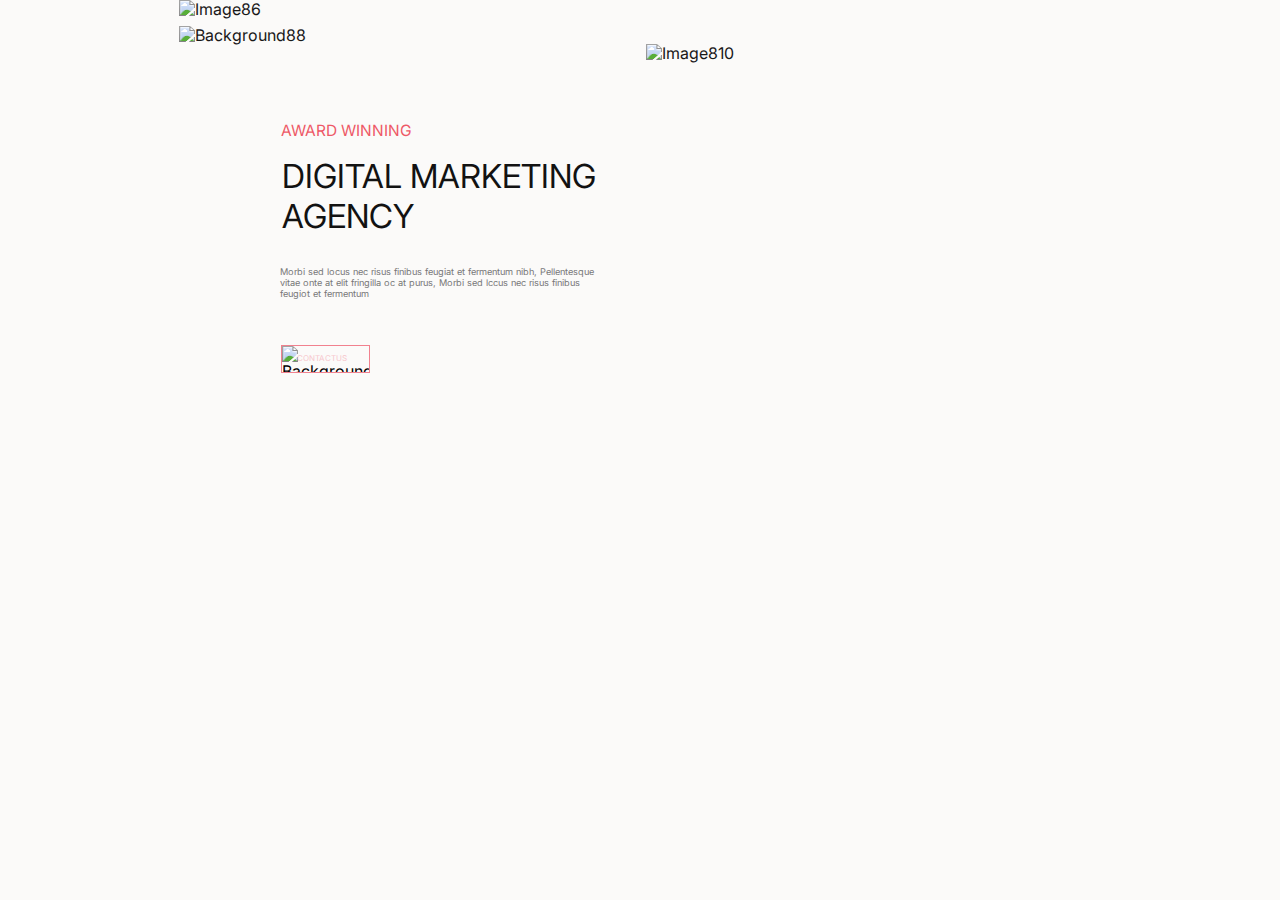
==== index.html @ 5aeeb017 "added first few files" ====
<!DOCTYPE html>
<html lang="english">
  <head>
    <title>Home</title>
    <meta name="viewport" content="width=device-width, initial-scale=1.0" />
    <meta charset="utf-8" />
    <meta property="twitter:card" content="summary_large_image" />

    <style data-tag="reset-style-sheet">
      html {  line-height: 1.15;}body {  margin: 0;}* {  box-sizing: border-box;  border-width: 0;  border-style: solid;}p,li,ul,pre,div,h1,h2,h3,h4,h5,h6,figure,blockquote,figcaption {  margin: 0;  padding: 0;}button {  background-color: transparent;}button,input,optgroup,select,textarea {  font-family: inherit;  font-size: 100%;  line-height: 1.15;  margin: 0;}button,select {  text-transform: none;}button,[type="button"],[type="reset"],[type="submit"] {  -webkit-appearance: button;}button::-moz-focus-inner,[type="button"]::-moz-focus-inner,[type="reset"]::-moz-focus-inner,[type="submit"]::-moz-focus-inner {  border-style: none;  padding: 0;}button:-moz-focus,[type="button"]:-moz-focus,[type="reset"]:-moz-focus,[type="submit"]:-moz-focus {  outline: 1px dotted ButtonText;}a {  color: inherit;  text-decoration: inherit;}input {  padding: 2px 4px;}img {  display: block;}html { scroll-behavior: smooth  }
    </style>
    <style data-tag="default-style-sheet">
      html {
        font-family: Inter;
        font-size: 16px;
      }

      body {
        font-weight: 400;
        font-style:normal;
        text-decoration: none;
        text-transform: none;
        letter-spacing: normal;
        line-height: 1.15;
        color: var(--dl-color-theme-neutral-dark);
        background-color: var(--dl-color-theme-neutral-light);

        fill: var(--dl-color-theme-neutral-dark);
      }
    </style>
    <link
      rel="stylesheet"
      href="https://unpkg.com/animate.css@4.1.1/animate.css"
    />
    <link
      rel="stylesheet"
      href="https://fonts.googleapis.com/css2?family=STIX+Two+Text:ital,wght@0,400;0,500;0,600;0,700;1,400;1,500;1,600;1,700&amp;display=swap"
      data-tag="font"
    />
    <link
      rel="stylesheet"
      href="https://fonts.googleapis.com/css2?family=Noto+Sans:ital,wght@0,100;0,200;0,300;0,400;0,500;0,600;0,700;0,800;0,900;1,100;1,200;1,300;1,400;1,500;1,600;1,700;1,800;1,900&amp;display=swap"
      data-tag="font"
    />
    <link
      rel="stylesheet"
      href="https://fonts.googleapis.com/css2?family=Inter:wght@100;200;300;400;500;600;700;800;900&amp;display=swap"
      data-tag="font"
    />
    <link
      rel="stylesheet"
      href="https://fonts.googleapis.com/css2?family=Inter:wght@100;200;300;400;500;600;700;800;900&amp;display=swap"
      data-tag="font"
    />
    <link
      rel="stylesheet"
      href="https://unpkg.com/@teleporthq/teleport-custom-scripts/dist/style.css"
    />
  </head>
  <body>
    <link rel="stylesheet" href="./style.css" />
    <div>
      <link href="./index.css" rel="stylesheet" />

      <div class="figmadesign-screen-shot20210810at71653p-mpng-container">
        <div
          class="figmadesign-screen-shot20210810at71653p-mpng-figmadesign-screen-shot20210810at71653p-mpng"
        >
          <div class="figmadesign-screen-shot20210810at71653p-mpng-root">
            <img
              alt="Image86"
              src="public/external/image86-qgb-600h.png"
              class="figmadesign-screen-shot20210810at71653p-mpng-image"
            />
            <div class="figmadesign-screen-shot20210810at71653p-mpng-groups">
              <img
                alt="Background88"
                src="public/external/background88-xcbf-1000w.png"
                class="figmadesign-screen-shot20210810at71653p-mpng-background"
              />
              <div class="figmadesign-screen-shot20210810at71653p-mpng-groups1">
                <img
                  alt="Image810"
                  src="public/external/image810-ig1-600w.png"
                  class="figmadesign-screen-shot20210810at71653p-mpng-image1"
                />
              </div>
              <button
                class="figmadesign-screen-shot20210810at71653p-mpng-button"
              >
                <a
                  href="page.html"
                  class="figmadesign-screen-shot20210810at71653p-mpng-navlink"
                >
                  <img
                    alt="Background812"
                    src="public/external/background812-i1te-200h.png"
                    class="figmadesign-screen-shot20210810at71653p-mpng-background1"
                  />
                </a>
                <span class="figmadesign-screen-shot20210810at71653p-mpng-text">
                  <span>CONTACTUS</span>
                </span>
              </button>
              <span class="figmadesign-screen-shot20210810at71653p-mpng-text02">
                <span>
                  Morbi sed locus nec risus finibus feugiat et fermentum nibh,
                  Pellentesque
                </span>
                <br />
                <span>
                  vitae onte at elit fringilla oc at purus, Morbi sed lccus nec
                  risus finibus
                </span>
                <br />
                <span>feugiot et fermentum</span>
              </span>
              <span class="figmadesign-screen-shot20210810at71653p-mpng-text08">
                <span>DIGITAL MARKETING</span>
                <br />
                <span>AGENCY</span>
              </span>
              <span class="figmadesign-screen-shot20210810at71653p-mpng-text12">
                <span>AWARD WINNING</span>
              </span>
            </div>
          </div>
        </div>
      </div>
    </div>
  </body>
</html>
---- style.css ----
:root {
  --dl-size-size-large: 144px;
  --dl-size-size-small: 48px;
  --dl-size-size-medium: 96px;
  --dl-size-size-xlarge: 192px;
  --dl-size-size-xsmall: 16px;
  --dl-space-space-unit: 16px;
  --dl-size-size-xxlarge: 288px;
  --dl-size-size-maxwidth: 1400px;
  --dl-color-theme-accent1: #FFFFFF;
  --dl-color-theme-accent2: #F5D1B0;
  --dl-radius-radius-round: 50%;
  --dl-color-theme-primary1: #BF4408;
  --dl-color-theme-primary2: #E65103;
  --dl-space-space-halfunit: 8px;
  --dl-space-space-sixunits: 96px;
  --dl-space-space-twounits: 32px;
  --dl-radius-radius-radius2: 2px;
  --dl-radius-radius-radius4: 4px;
  --dl-radius-radius-radius8: 8px;
  --dl-space-space-fiveunits: 80px;
  --dl-space-space-fourunits: 64px;
  --dl-color-theme-secondary1: #FFFFFF;
  --dl-color-theme-secondary2: #FBF1EB;
  --dl-space-space-threeunits: 48px;
  --dl-color-theme-neutral-dark: #191818;
  --dl-radius-radius-cardradius: 8px;
  --dl-color-theme-neutral-light: #FBFAF9;
  --dl-radius-radius-imageradius: 8px;
  --dl-radius-radius-inputradius: 24px;
  --dl-radius-radius-buttonradius: 24px;
  --dl-space-space-oneandhalfunits: 24px;
}
.button {
  color: var(--dl-color-theme-neutral-dark);
  display: inline-block;
  padding: 0.5rem 1rem;
  border-color: var(--dl-color-theme-neutral-dark);
  border-width: 1px;
  border-radius: 4px;
  background-color: var(--dl-color-theme-neutral-light);
}
.input {
  color: var(--dl-color-theme-neutral-dark);
  cursor: auto;
  padding: 0.5rem 1rem;
  border-color: var(--dl-color-theme-neutral-dark);
  border-width: 1px;
  border-radius: 4px;
  background-color: var(--dl-color-theme-neutral-light);
}
.textarea {
  color: var(--dl-color-theme-neutral-dark);
  cursor: auto;
  padding: 0.5rem;
  border-color: var(--dl-color-theme-neutral-dark);
  border-width: 1px;
  border-radius: 4px;
  background-color: var(--dl-color-theme-neutral-light);
}
.list {
  width: 100%;
  margin: 1em 0px 1em 0px;
  display: block;
  padding: 0px 0px 0px 1.5rem;
  list-style-type: none;
  list-style-position: outside;
}
.list-item {
  display: list-item;
}
.teleport-show {
  display: flex !important;
  transform: none !important;
}
.thq-input {
  color: var(--dl-color-theme-neutral-dark);
  cursor: auto;
  outline: none;
  padding: 0.5rem 1rem;
  align-self: stretch;
  text-align: center;
  border-color: var(--dl-color-theme-neutral-dark);
  border-width: 1px;
  border-radius: var(--dl-radius-radius-inputradius);
  background-color: var(--dl-color-theme-neutral-light);
}
.thq-input:focus {
  outline: 1px solid var(--dl-color-theme-primary1);
}
.thq-button-filled {
  gap: var(--dl-space-space-halfunit);
  fill: var(--dl-color-theme-secondary1);
  color: var(--dl-color-theme-secondary1);
  cursor: pointer;
  display: flex;
  transition: 0.3s;
  align-items: center;
  font-weight: bold;
  padding-top: var(--dl-space-space-halfunit);
  white-space: nowrap;
  border-color: var(--dl-color-theme-primary1);
  border-width: 1px;
  padding-left: var(--dl-space-space-oneandhalfunits);
  border-radius: var(--dl-radius-radius-buttonradius);
  padding-right: var(--dl-space-space-oneandhalfunits);
  padding-bottom: var(--dl-space-space-halfunit);
  justify-content: center;
  background-color: var(--dl-color-theme-primary1);
}
.thq-button-filled:hover {
  fill: var(--dl-color-theme-secondary2);
  color: var(--dl-color-theme-secondary2);
  border-color: var(--dl-color-theme-primary2);
  background-color: var(--dl-color-theme-primary2);
}
.thq-button-outline {
  gap: var(--dl-space-space-halfunit);
  fill: var(--dl-color-theme-primary1);
  color: var(--dl-color-theme-primary1);
  border: 1px solid;
  cursor: pointer;
  display: flex;
  transition: 0.3s;
  align-items: center;
  font-weight: bold;
  padding-top: var(--dl-space-space-halfunit);
  white-space: nowrap;
  border-color: var(--dl-color-theme-primary1);
  padding-left: var(--dl-space-space-oneandhalfunits);
  border-radius: var(--dl-radius-radius-buttonradius);
  padding-right: var(--dl-space-space-oneandhalfunits);
  padding-bottom: var(--dl-space-space-halfunit);
  justify-content: center;
}
.thq-button-outline:hover {
  fill: var(--dl-color-theme-secondary2);
  color: var(--dl-color-theme-secondary2);
  border-color: var(--dl-color-theme-primary2);
  background-color: var(--dl-color-theme-primary2);
}
.thq-button-flat {
  gap: var(--dl-space-space-halfunit);
  fill: var(--dl-color-theme-primary1);
  color: var(--dl-color-theme-primary1);
  cursor: pointer;
  display: flex;
  transition: 0.3s;
  align-items: center;
  font-weight: bold;
  padding-top: var(--dl-space-space-halfunit);
  white-space: nowrap;
  border-color: transparent;
  border-width: 1px;
  padding-left: var(--dl-space-space-oneandhalfunits);
  border-radius: var(--dl-radius-radius-buttonradius);
  padding-right: var(--dl-space-space-oneandhalfunits);
  padding-bottom: var(--dl-space-space-halfunit);
  justify-content: center;
}
.thq-button-flat:hover {
  fill: var(--dl-color-theme-secondary1);
  color: var(--dl-color-theme-secondary1);
  border-color: var(--dl-color-theme-primary2);
  background-color: var(--dl-color-theme-primary2);
}
.thq-heading-1 {
  font-size: 48px;
  font-family: STIX Two Text;
  font-weight: 700;
  line-height: 1.5;
}
.thq-heading-2 {
  font-size: 35px;
  font-family: STIX Two Text;
  font-weight: 600;
  line-height: 1.5;
}
.thq-heading-3 {
  font-size: 26px;
  font-family: STIX Two Text;
  font-weight: 600;
  line-height: 1.5;
}
.thq-body-large {
  font-size: 18px;
  font-family: Noto Sans;
  line-height: 1.5;
}
.thq-body-small {
  font-size: 16px;
  font-family: Noto Sans;
  line-height: 1.5;
}
.thq-team-image-round {
  width: 80px;
  height: 80px;
  object-fit: cover;
  border-radius: 50%;
}
.thq-section-padding {
  width: 100%;
  display: flex;
  padding: var(--dl-space-space-fiveunits);
  position: relative;
  align-items: center;
  flex-direction: column;
}
.thq-section-max-width {
  width: 100%;
  max-width: var(--dl-size-size-maxwidth);
}
.thq-img-ratio-1-1 {
  width: 100%;
  object-fit: cover;
  aspect-ratio: 1/1;
  border-radius: var(--dl-radius-radius-imageradius);
}
.thq-img-ratio-16-9 {
  width: 100%;
  object-fit: cover;
  aspect-ratio: 16/9;
  border-radius: var(--dl-radius-radius-imageradius);
}
.thq-img-ratio-4-3 {
  width: 100%;
  object-fit: cover;
  aspect-ratio: 4/3;
  border-radius: var(--dl-radius-radius-imageradius);
}
.thq-img-ratio-4-6 {
  width: 100%;
  object-fit: cover;
  aspect-ratio: 4/6;
  border-radius: var(--dl-radius-radius-imageradius);
}
.thq-img-round {
  width: 100%;
  border-radius: var(--dl-radius-radius-round);
}
.thq-flex-column {
  gap: var(--dl-space-space-twounits);
  display: flex;
  overflow: hidden;
  position: relative;
  align-items: center;
  flex-direction: column;
}
.thq-flex-row {
  gap: var(--dl-space-space-twounits);
  display: flex;
  overflow: hidden;
  position: relative;
  align-items: center;
}
.thq-grid-6 {
  display: grid;
  grid-gap: var(--dl-space-space-twounits);
  grid-template-columns: 1fr 1fr 1fr 1fr 1fr 1fr;
}
.thq-grid-5 {
  display: grid;
  grid-gap: var(--dl-space-space-twounits);
  grid-template-columns: 1fr 1fr 1fr 1fr 1fr;
}
.thq-card {
  gap: var(--dl-space-space-oneandhalfunits);
  display: flex;
  padding: var(--dl-space-space-twounits);
  align-items: stretch;
  border-radius: var(--dl-radius-radius-cardradius);
  flex-direction: column;
}
.thq-box-shadow {
  box-shadow: 0px 0px 5px -2px var(--dl-color-theme-neutral-dark);
}
.thq-grid-3 {
  display: grid;
  grid-gap: var(--dl-space-space-twounits);
  grid-template-columns: 1fr 1fr 1fr;
}
.thq-grid-4 {
  display: grid;
  grid-gap: var(--dl-space-space-twounits);
  grid-template-columns: 1fr 1fr 1fr 1fr;
}
.thq-grid-2 {
  width: 100%;
  display: grid;
  grid-gap: var(--dl-space-space-twounits);
  grid-template-columns: 1fr 1fr;
}
.thq-checkbox {
  width: var(--dl-size-size-xsmall);
  height: var(--dl-size-size-xsmall);
}
.thq-select {
  cursor: pointer;
  appearance: none;
  padding-top: var(--dl-space-space-halfunit);
  padding-left: var(--dl-space-space-unit);
  border-radius: var(--dl-radius-radius-inputradius);
  padding-right: var(--dl-space-space-twounits);
  padding-bottom: var(--dl-space-space-halfunit);
  background-color: var(--dl-color-theme-neutral-light);
  background-image: url('data:image/svg+xml;charset=US-ASCII,%3Csvg width%3D%2220%22 height%3D%2220%22 xmlns%3D%22http%3A//www.w3.org/2000/svg%22 viewBox%3D%220 0 20 20%22 fill%3D%22%23000%22%3E%3Cpath d%3D%22M4.293 7.293a1 1 0 011.414 0L10 11.586l4.293-4.293a1 1 0 111.414 1.414l-5 5a1 1 0 01-1.414 0l-5-5a1 1 0 010-1.414z%22/%3E%3C/svg%3E');
  background-repeat: no-repeat;
  background-position: right 8px center;
}
.thq-divider-horizontal {
  width: 100%;
  height: 1px;
  background-color: var(--dl-color-theme-neutral-dark);
}
.thq-icon-small {
  width: 24px;
  height: 24px;
}
.thq-button-icon {
  fill: var(--dl-color-theme-secondary1);
  padding: 3px;
  transition: 0.3s;
  border-radius: var(--dl-radius-radius-round);
}
.thq-button-icon:hover {
  fill: var(--dl-color-theme-secondary2);
}
.thq-icon-medium {
  width: var(--dl-size-size-small);
  height: var(--dl-size-size-small);
}
.thq-icon-x-small {
  width: var(--dl-size-size-xsmall);
  height: var(--dl-size-size-xsmall);
}
.thq-link {
  cursor: pointer;
  display: inline-block;
  overflow: hidden;
  background: linear-gradient(to right, var(--dl-color-theme-primary1) 50%, var(--dl-color-theme-neutral-dark) 50%);
  transition: background-position 300ms ease;
  font-weight: 600;
  background-clip: text;
  background-size: 200% 100%;
  background-position: 100%;
  -webkit-text-fill-color: transparent;
}
.thq-link:hover {
  background-position: 0 100%;
}
.thq-grid-auto-300 {
  display: grid;
  grid-gap: var(--dl-space-space-oneandhalfunits);
  grid-template-columns: repeat(auto-fit, minmax(300px, 1fr));
}
.thq-animated-group-vertical-reverse {
  gap: var(--dl-space-space-unit);
  width: 100%;
  display: flex;
  animation: scroll-y 20s linear infinite;
  align-items: flex-start;
  flex-direction: column;
  justify-content: space-around;
  animation-direction: reverse;
}
.thq-animated-group-horizontal-reverse {
  gap: var(--dl-space-space-unit);
  display: flex;
  animation: scroll-x 20s linear infinite;
  min-width: 100%;
  align-items: center;
  flex-shrink: 0;
  justify-content: space-around;
  animation-direction: reverse;
}
.thq-animated-group-vertical {
  gap: var(--dl-space-space-unit);
  width: 100%;
  display: flex;
  animation: scroll-y 20s linear infinite;
  align-items: flex-start;
  flex-direction: column;
  justify-content: space-around;
}
.thq-animated-group-horizontal {
  gap: var(--dl-space-space-unit);
  display: flex;
  animation: scroll-x 20s linear infinite;
  min-width: 100%;
  align-items: center;
  flex-shrink: 0;
  justify-content: space-around;
}
.thq-animated-group-container-vertical {
  gap: var(--dl-space-space-unit);
  display: flex;
  overflow: hidden;
  flex-direction: column;
}
.thq-animated-group-container-horizontal {
  gap: var(--dl-space-space-unit);
  display: flex;
  overflow: hidden;
}
.thq-mask-image-vertical {
  mask-image: linear-gradient(to bottom, transparent, black 1%, black 99%, transparent);
}
.thq-mask-image-horizontal {
  mask-image: linear-gradient(to right, transparent, black 1%, black 99%, transparent);
}
.thq-img-scale {
  transition: 0.3s;
}
.thq-img-scale:hover {
  scale: 1.05;
}
.thq-animated-card-bg-1 {
  width: 100%;
  height: 100%;
  transition: transform 0.3s;
  border-radius: var(--dl-radius-radius-cardradius);
  background-color: var(--dl-color-theme-accent1);
}
.thq-animated-card-bg-2 {
  transition: transform 0.3s;
  border-radius: var(--dl-radius-radius-cardradius);
  background-color: var(--dl-color-theme-accent2);
}
.thq-button-animated {
  outline: none;
  z-index: 1;
  overflow: hidden;
  position: relative;
  border-width: 2px;
}
.thq-input::placeholder {
  text-align: center;
  vertical-align: middle;
}
.thq-animated-group-container-vertical:hover div {
  animation-play-state: paused;
}
.thq-animated-group-container-horizontal:hover div {
  animation-play-state: paused;
}
.thq-animated-card-bg-2:has([data-animated="true"]:hover) {
  transform: translate3d(0px, 0px, 0px) scale3d(1, 1, 1) rotateX(0deg) rotateY(0deg) rotateZ(3deg) skew(0deg, 0deg);
}
.thq-animated-card-bg-1:has([data-animated="true"]:hover) {
  transform: translate3d(0px, 0px, 0px) scale3d(1, 1, 1) rotateX(0deg) rotateY(0deg) rotateZ(-6deg) skew(0deg, 0deg);
}
.thq-button-animated:before {
  top: 0;
  left: -20%;
  color: var(--dl-color-theme-neutral-light);
  width: 200%;
  height: 101%;
  content: "";
  z-index: 1;
  position: absolute;
  transform: scaleX(0);
  transition: transform 0.5s;
  border-radius: var(--dl-radius-radius-buttonradius);
  background-color: var(--dl-color-theme-neutral-dark);
  transform-origin: 0 0;
  transition-timing-function: cubic-bezier(0.5, 1.6, 0.4, 0.7);
}
.thq-button-animated:hover::before {
  color: var(--dl-color-theme-neutral-light);
  z-index: -1;
  transform: scaleX(1);
}
.Content {
  font-size: 16px;
  font-family: Inter;
  font-weight: 400;
  line-height: 1.15;
  text-transform: none;
  text-decoration: none;
}
@media(max-width: 991px) {
  .thq-grid-4 {
    grid-template-columns: 1fr 1fr 1fr;
  }
}
@media(max-width: 767px) {
  .thq-section-padding {
    padding: var(--dl-space-space-threeunits);
  }
  .thq-flex-column {
    gap: var(--dl-space-space-oneandhalfunits);
  }
  .thq-flex-row {
    gap: var(--dl-space-space-oneandhalfunits);
  }
  .thq-grid-6 {
    grid-gap: var(--dl-space-space-oneandhalfunits);
    grid-template-columns: 1fr 1fr 1fr;
  }
  .thq-grid-5 {
    grid-gap: var(--dl-space-space-oneandhalfunits);
    grid-template-columns: 1fr 1fr 1fr;
  }
  .thq-card {
    padding: var(--dl-space-space-oneandhalfunits);
  }
  .thq-grid-3 {
    grid-gap: var(--dl-space-space-oneandhalfunits);
    grid-template-columns: 1fr 1fr;
  }
  .thq-grid-4 {
    grid-gap: var(--dl-space-space-oneandhalfunits);
    flex-direction: row;
    grid-template-columns: 1fr 1fr;
  }
  .thq-grid-2 {
    grid-gap: var(--dl-space-space-oneandhalfunits);
    grid-template-columns: 1fr;
  }
  .thq-img-scale {
    width: 100%;
  }
}
@media(max-width: 479px) {
  .thq-section-padding {
    padding: var(--dl-space-space-oneandhalfunits);
  }
  .thq-flex-column {
    gap: var(--dl-space-space-unit);
  }
  .thq-flex-row {
    gap: var(--dl-space-space-unit);
  }
  .thq-grid-6 {
    grid-gap: var(--dl-space-space-unit);
    grid-template-columns: 1fr 1fr;
  }
  .thq-grid-5 {
    grid-gap: var(--dl-space-space-unit);
    grid-template-columns: 1fr 1fr;
  }
  .thq-grid-3 {
    grid-gap: var(--dl-space-space-unit);
    align-items: center;
    grid-template-columns: 1fr;
  }
  .thq-grid-4 {
    grid-gap: var(--dl-space-space-unit);
    align-items: center;
    flex-direction: column;
    grid-template-columns: 1fr;
  }
  .thq-grid-2 {
    grid-gap: var(--dl-space-space-unit);
  }
  .thq-grid-auto-300 {
    grid-template-columns: 1fr;
  }
}
---- index.css ----
.figmadesign-screen-shot20210810at71653p-mpng-container {
  width: 100%;
  display: flex;
  overflow: auto;
  min-height: 100vh;
  align-items: center;
  flex-direction: column;
}
.figmadesign-screen-shot20210810at71653p-mpng-figmadesign-screen-shot20210810at71653p-mpng {
  width: 923px;
  height: 483px;
  display: flex;
  overflow: hidden;
  position: relative;
  align-items: flex-start;
  flex-shrink: 0;
  background-color: rgba(0, 0, 0, 0);
}
.figmadesign-screen-shot20210810at71653p-mpng-root {
  top: 0px;
  left: 0px;
  width: 950px;
  height: 506px;
  display: flex;
  position: absolute;
  align-items: flex-start;
  flex-shrink: 0;
  background-color: rgba(0, 0, 0, 0);
}
.figmadesign-screen-shot20210810at71653p-mpng-image {
  top: 0px;
  left: 0px;
  width: 950px;
  height: 506px;
  position: absolute;
}
.figmadesign-screen-shot20210810at71653p-mpng-groups {
  top: 39px;
  left: 0px;
  width: 950px;
  height: 467px;
  display: flex;
  position: absolute;
  align-items: flex-start;
  flex-shrink: 0;
  background-color: rgba(0, 0, 0, 0);
}
.figmadesign-screen-shot20210810at71653p-mpng-background {
  top: -13px;
  left: 0px;
  width: 976px;
  height: 498px;
  position: absolute;
}
.figmadesign-screen-shot20210810at71653p-mpng-groups1 {
  top: 3px;
  left: 464px;
  width: 486px;
  height: 410px;
  display: flex;
  position: absolute;
  align-items: flex-start;
  flex-shrink: 0;
  background-color: rgba(0, 0, 0, 0);
}
.figmadesign-screen-shot20210810at71653p-mpng-image1 {
  top: 2px;
  left: 3px;
  width: 501px;
  height: 417px;
  position: absolute;
}
.figmadesign-screen-shot20210810at71653p-mpng-button {
  top: 302px;
  left: 99px;
  width: 95px;
  height: 35px;
  display: flex;
  position: absolute;
  align-items: flex-start;
  flex-shrink: 0;
  background-color: rgba(0, 0, 0, 0);
}
.figmadesign-screen-shot20210810at71653p-mpng-navlink {
  display: contents;
}
.figmadesign-screen-shot20210810at71653p-mpng-background1 {
  top: 4px;
  left: 3px;
  width: 89px;
  height: 28px;
  position: absolute;
  border-color: rgba(241, 129, 143, 1);
  border-style: solid;
  border-width: 1px;
  text-decoration: none;
}
.figmadesign-screen-shot20210810at71653p-mpng-text {
  top: 12px;
  left: 19px;
  color: rgba(247, 199, 205, 1);
  width: 57px;
  height: auto;
  position: absolute;
  font-size: 8px;
  font-style: Regular;
  text-align: left;
  font-family: Inter;
  font-weight: 400;
  line-height: normal;
  font-stretch: normal;
  text-decoration: none;
}
.figmadesign-screen-shot20210810at71653p-mpng-text02 {
  top: 227px;
  left: 101px;
  color: rgba(119, 119, 119, 1);
  width: 322px;
  height: auto;
  position: absolute;
  font-size: 9.199999809265137px;
  font-style: Regular;
  text-align: left;
  font-family: Inter;
  font-weight: 400;
  line-height: normal;
  font-stretch: normal;
  text-decoration: none;
}
.figmadesign-screen-shot20210810at71653p-mpng-text08 {
  top: 117px;
  left: 103px;
  color: rgba(18, 18, 18, 1);
  width: 345px;
  height: auto;
  position: absolute;
  font-size: 33px;
  font-style: Regular;
  text-align: left;
  font-family: Inter;
  font-weight: 400;
  line-height: normal;
  font-stretch: normal;
  text-decoration: none;
}
.figmadesign-screen-shot20210810at71653p-mpng-text12 {
  top: 82px;
  left: 102px;
  color: rgba(238, 89, 103, 1);
  width: 145px;
  height: auto;
  position: absolute;
  font-size: 15.5px;
  font-style: Regular;
  text-align: left;
  font-family: Inter;
  font-weight: 400;
  line-height: normal;
  font-stretch: normal;
  text-decoration: none;
}
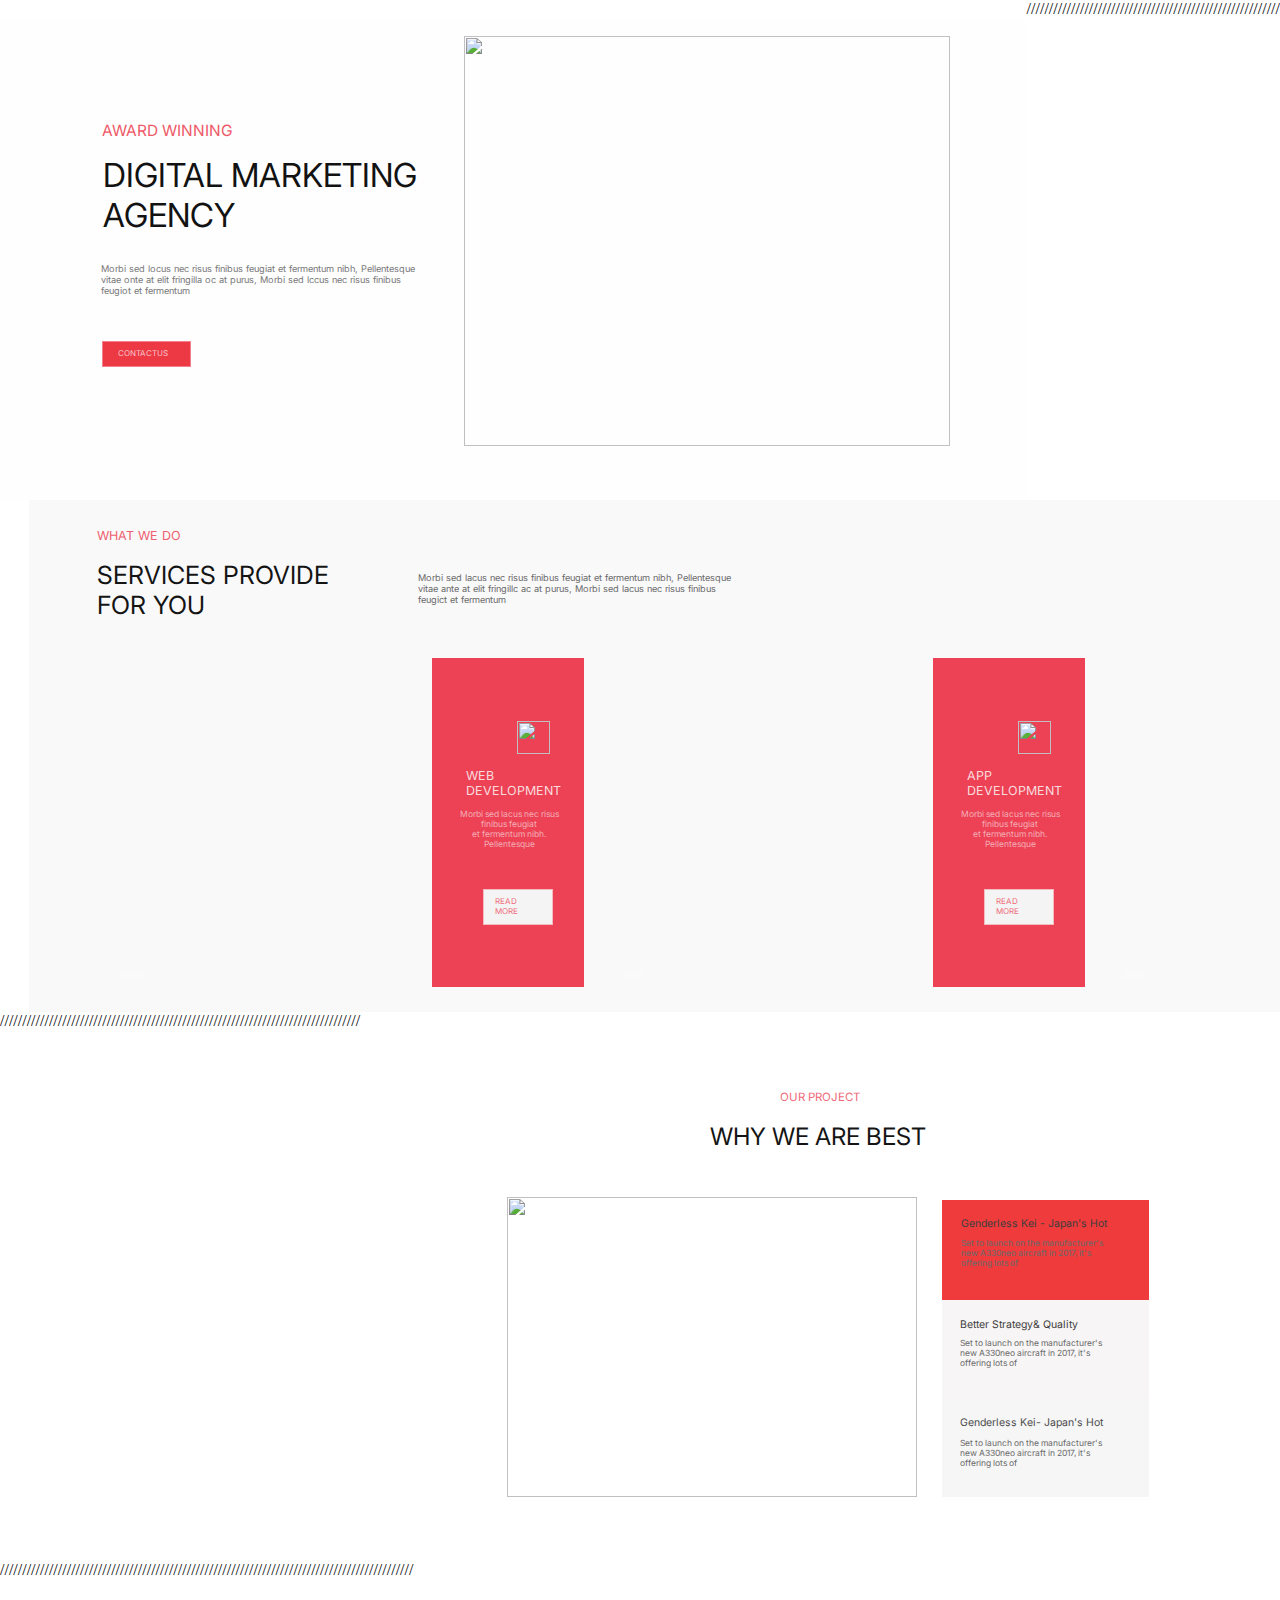
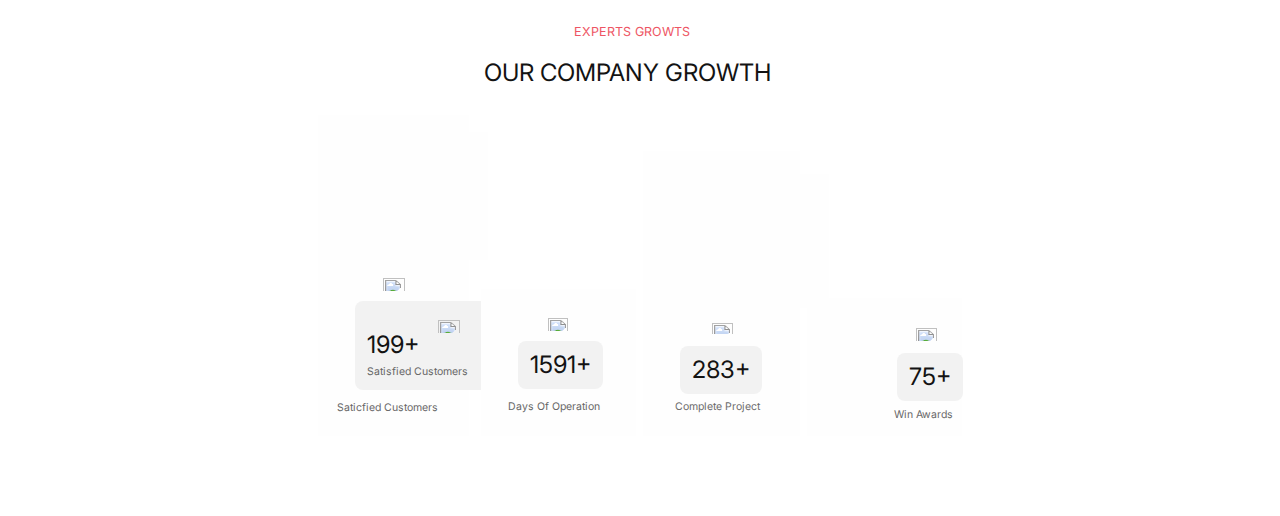
==== commit 30d862e2: "Add files via upload" ====
--- a/index.html
+++ b/index.html
@@ -1,132 +1,502 @@
 <!DOCTYPE html>
-<html lang="english">
+<html>
+
+<head>
+  <meta charset="utf-8" />
+  <meta name="viewport" content="initial-scale=1, width=device-width" />
+
+  <link rel="stylesheet" href="./global.css" />
+  <link rel="stylesheet" href="./index.css" />
+  <link rel="stylesheet" href="https://fonts.googleapis.com/css2?family=Inter:wght@400&display=swap" />
+</head>
+
+<body>
+
+  <div class="figma-design-screen-shot-2021">
+    <section class="root2">
+      <div class="image-group">
+        <img class="image-icon2" alt="" src="./public/image@2x.png" />
+
+        <div class="frame-div">
+          <div class="background4"></div>
+          <img class="groups-icon2" loading="lazy" alt="" src="./public/firstim.png" />
+        </div>
+        <div class="frame-wrapper">
+          <div class="award-winning-group">
+            <a class="award-winning2">AWARD WINNING</a>
+            <div class="digital-marketin-container">
+              <h1 class="digital-marketin2">
+                <p class="digital-marketing2">DIGITAL MARKETING</p>
+                <p class="agency2">AGENCY</p>
+              </h1>
+            </div>
+          </div>
+        </div>
+        <div class="morbi-sed-locus-wrapper">
+          <p class="morbi-sed-locus-container3">
+            <span class="morbi-sed-locus2">Morbi sed locus nec risus finibus feugiat et fermentum nibh,
+              Pellentesque</span>
+            <span class="vitae-onte-at2">vitae onte at elit fringilla oc at purus, Morbi sed lccus nec
+              risus finibus</span>
+            <span class="feugiot-et-fermentum2">feugiot et fermentum</span>
+          </p>
+        </div>
+        <div class="frame-container">
+          <div class="background-parent1">
+            <div class="background5"></div>
+            <div class="contactus2">CONTACTUS</div>
+          </div>
+        </div>
+      </div>
+    </section>
+
+    /////////////////////////////////////////////////////////
+  </div>
+
   <head>
-    <title>Home</title>
-    <meta name="viewport" content="width=device-width, initial-scale=1.0" />
     <meta charset="utf-8" />
-    <meta property="twitter:card" content="summary_large_image" />
-
-    <style data-tag="reset-style-sheet">
-      html {  line-height: 1.15;}body {  margin: 0;}* {  box-sizing: border-box;  border-width: 0;  border-style: solid;}p,li,ul,pre,div,h1,h2,h3,h4,h5,h6,figure,blockquote,figcaption {  margin: 0;  padding: 0;}button {  background-color: transparent;}button,input,optgroup,select,textarea {  font-family: inherit;  font-size: 100%;  line-height: 1.15;  margin: 0;}button,select {  text-transform: none;}button,[type="button"],[type="reset"],[type="submit"] {  -webkit-appearance: button;}button::-moz-focus-inner,[type="button"]::-moz-focus-inner,[type="reset"]::-moz-focus-inner,[type="submit"]::-moz-focus-inner {  border-style: none;  padding: 0;}button:-moz-focus,[type="button"]:-moz-focus,[type="reset"]:-moz-focus,[type="submit"]:-moz-focus {  outline: 1px dotted ButtonText;}a {  color: inherit;  text-decoration: inherit;}input {  padding: 2px 4px;}img {  display: block;}html { scroll-behavior: smooth  }
-    </style>
-    <style data-tag="default-style-sheet">
-      html {
-        font-family: Inter;
-        font-size: 16px;
-      }
-
-      body {
-        font-weight: 400;
-        font-style:normal;
-        text-decoration: none;
-        text-transform: none;
-        letter-spacing: normal;
-        line-height: 1.15;
-        color: var(--dl-color-theme-neutral-dark);
-        background-color: var(--dl-color-theme-neutral-light);
-
-        fill: var(--dl-color-theme-neutral-dark);
-      }
-    </style>
-    <link
-      rel="stylesheet"
-      href="https://unpkg.com/animate.css@4.1.1/animate.css"
-    />
-    <link
-      rel="stylesheet"
-      href="https://fonts.googleapis.com/css2?family=STIX+Two+Text:ital,wght@0,400;0,500;0,600;0,700;1,400;1,500;1,600;1,700&amp;display=swap"
-      data-tag="font"
-    />
-    <link
-      rel="stylesheet"
-      href="https://fonts.googleapis.com/css2?family=Noto+Sans:ital,wght@0,100;0,200;0,300;0,400;0,500;0,600;0,700;0,800;0,900;1,100;1,200;1,300;1,400;1,500;1,600;1,700;1,800;1,900&amp;display=swap"
-      data-tag="font"
-    />
-    <link
-      rel="stylesheet"
-      href="https://fonts.googleapis.com/css2?family=Inter:wght@100;200;300;400;500;600;700;800;900&amp;display=swap"
-      data-tag="font"
-    />
-    <link
-      rel="stylesheet"
-      href="https://fonts.googleapis.com/css2?family=Inter:wght@100;200;300;400;500;600;700;800;900&amp;display=swap"
-      data-tag="font"
-    />
-    <link
-      rel="stylesheet"
-      href="https://unpkg.com/@teleporthq/teleport-custom-scripts/dist/style.css"
-    />
+    <meta name="viewport" content="initial-scale=1, width=device-width" />
+
+    <link rel="stylesheet" href="./global.css" />
+    <link rel="stylesheet" href="./figma-design-screen-shot-2021-08-10-at-71621-p-mpng.css" />
+    <link rel="stylesheet" href="https://fonts.googleapis.com/css2?family=Inter:wght@400&display=swap" />
   </head>
+
   <body>
-    <link rel="stylesheet" href="./style.css" />
+    <div class="figma-design-screen-shot-2022">
+      <section class="frame-section">
+        <div class="background6"></div>
+        <div class="what-wedo-wrapper">
+          <a class="what-wedo">WHAT WE DO</a>
+        </div>
+        <div class="frame-parent">
+          <div class="frame-group">
+            <div class="frame-wrapper1">
+              <div class="services-provide-parent">
+                <h1 class="services-provide">
+                  <span class="services-provide-txt-container">
+                    <p class="services-provide1">SERVICES PROVIDE</p>
+                    <p class="for-you">FOR YOU</p>
+                  </span>
+                </h1>
+                <div class="morbi-sed-lacus-wrapper">
+                  <p class="morbi-sed-lacus-container">
+                    <span class="morbi-sed-lacus">Morbi sed lacus nec risus finibus feugiat et fermentum
+                      nibh, Pellentesque</span>
+                    <span class="vitae-ante-at">
+                      vitae ante at elit fringillc ac at purus, Morbi sed lacus
+                      nec risus finibus</span>
+                    <span class="feugict-et-fermentum">feugict et fermentum</span>
+                  </p>
+                </div>
+              </div>
+            </div>
+            <div class="frame-parent1">
+              <div class="frame-wrapper2">
+                <div class="groups-parent">
+                  <img class="groups-icon3" loading="lazy" alt="" src="./public/groups1@2x.png" />
+
+                  <div class="frame-wrapper3">
+                    <div class="image-container">
+                      <img class="image-icon3" loading="lazy" alt="" src="./public/image@2x.png" />
+
+                      <div class="frame-wrapper4">
+                        <div class="frame-parent2">
+                          <div class="image-parent1">
+                            <div class="image"></div>
+                            <img class="image-icon4" loading="lazy" alt="" src="./public/image-1@2x.png" />
+                          </div>
+                          <img class="image-icon5" loading="lazy" alt="" src="./public/image-2@2x.png" />
+                        </div>
+                      </div>
+                    </div>
+                  </div>
+                </div>
+              </div>
+              <img class="groups-icon4" loading="lazy" alt="" src="./public/groups-1@2x.png" />
+
+              <div class="frame-wrapper5">
+                <div class="background-parent2">
+                  <div class="background7"></div>
+                  <div class="frame-parent3">
+                    <div class="image-wrapper">
+                      <img class="image-icon6" loading="lazy" alt="" src="./public/image-3@2x.png" />
+                    </div>
+                    <div class="frame-parent4">
+                      <div class="webdevelopment-wrapper">
+                        <a class="webdevelopment">WEB DEVELOPMENT</a>
+                      </div>
+                      <div class="morbi-sed-lacus-container1">
+                        <p class="morbi-sed-lacus1">
+                          Morbi sed lacus nec risus finibus feugiat
+                        </p>
+                        <p class="et-fermentum-nibh">
+                          et fermentum nibh. Pellentesque
+                        </p>
+                      </div>
+                    </div>
+                  </div>
+                  <div class="frame-wrapper6">
+                    <button class="frame-button">
+                      <div class="background8"></div>
+                      <div class="read-more">READ MORE</div>
+                      <div class="image-frame">
+                        <img class="image-icon7" alt="" src="./public/image-4@2x.png" />
+                      </div>
+                    </button>
+                  </div>
+                </div>
+              </div>
+              <div class="frame-wrapper2">
+                <div class="groups-parent">
+                  <img class="groups-icon3" loading="lazy" alt="" src="./public/groups-2@2x.png" />
+
+                  <div class="frame-wrapper3">
+                    <div class="image-container">
+                      <img class="image-icon3" loading="lazy" alt="" src="./public/image@2x.png" />
+
+                      <div class="frame-wrapper4">
+                        <div class="frame-parent2">
+                          <div class="image-parent1">
+                            <div class="image"></div>
+                            <img class="image-icon4" loading="lazy" alt="" src="./public/image-1@2x.png" />
+                          </div>
+                        </div>
+                      </div>
+                    </div>
+                  </div>
+                </div>
+              </div>
+              <img class="groups-icon4" loading="lazy" alt="" src="./public/groups-1@2x.png" />
+
+              <div class="frame-wrapper5">
+                <div class="background-parent2">
+                  <div class="background7"></div>
+                  <div class="frame-parent3">
+                    <div class="image-wrapper">
+                      <img class="image-icon6" loading="lazy" alt="" src="./public/image-3@2x.png" />
+                    </div>
+                    <div class="frame-parent4">
+                      <div class="webdevelopment-wrapper">
+                        <a class="webdevelopment">APP DEVELOPMENT</a>
+                      </div>
+                      <div class="morbi-sed-lacus-container1">
+                        <p class="morbi-sed-lacus1">
+                          Morbi sed lacus nec risus finibus feugiat
+                        </p>
+                        <p class="et-fermentum-nibh">
+                          et fermentum nibh. Pellentesque
+                        </p>
+                      </div>
+                    </div>
+                  </div>
+                  <div class="frame-wrapper6">
+                    <button class="frame-button">
+                      <div class="background8"></div>
+                      <div class="read-more">READ MORE</div>
+                      <div class="image-frame">
+                        <img class="image-icon7" alt="" src="./public/image-4@2x.png" />
+                      </div>
+                    </button>
+                  </div>
+                </div>
+              </div>
+              <div class="frame-wrapper2">
+                <div class="groups-parent">
+                  <img class="groups-icon3" loading="lazy" alt="" src="./public/groups-2@2x.png" />
+
+                  <div class="frame-wrapper3">
+                    <div class="image-container">
+                      <img class="image-icon3" loading="lazy" alt="" src="./public/image@2x.png" />
+
+                      <div class="frame-wrapper4">
+                        <div class="frame-parent2">
+                          <div class="image-parent1">
+                            <div class="image"></div>
+                          </div>
+                        </div>
+                      </div>
+                    </div>
+                  </div>
+                </div>
+              </div>
+              <img class="groups-icon4" loading="lazy" alt="" src="./public/groups-1@2x.png" />
+
+              <div class="frame-wrapper5">
+                <div class="background-parent2">
+                  <div class="background7"></div>
+                  <div class="frame-parent3">
+                    <div class="image-wrapper">
+                      <img class="image-icon6" loading="lazy" alt="" src="./public/image-3@2x.png" />
+                    </div>
+                    <div class="frame-parent4">
+                      <div class="webdevelopment-wrapper">
+                        <a class="webdevelopment">DIGITAL MARKETING</a>
+                      </div>
+                      <div class="morbi-sed-lacus-container1">
+                        <p class="morbi-sed-lacus1">
+                          Morbi sed lacus nec risus finibus feugiat
+                        </p>
+                        <p class="et-fermentum-nibh">
+                          et fermentum nibh. Pellentesque
+                        </p>
+                      </div>
+                    </div>
+                  </div>
+                  <div class="frame-wrapper6">
+                    <button class="frame-button">
+                      <div class="background8"></div>
+                      <div class="read-more">READ MORE</div>
+                      <div class="image-frame">
+                        <img class="image-icon7" alt="" src="./public/image-4@2x.png" />
+                      </div>
+                    </button>
+                  </div>
+                </div>
+              </div>
+            </div>
+          </div>
+        </div>
+      </section>
+    </div>
+
+
+    /////////////////////////////////////////////////////////////////////////////////
     <div>
-      <link href="./index.css" rel="stylesheet" />
-
-      <div class="figmadesign-screen-shot20210810at71653p-mpng-container">
-        <div
-          class="figmadesign-screen-shot20210810at71653p-mpng-figmadesign-screen-shot20210810at71653p-mpng"
-        >
-          <div class="figmadesign-screen-shot20210810at71653p-mpng-root">
-            <img
-              alt="Image86"
-              src="public/external/image86-qgb-600h.png"
-              class="figmadesign-screen-shot20210810at71653p-mpng-image"
-            />
-            <div class="figmadesign-screen-shot20210810at71653p-mpng-groups">
-              <img
-                alt="Background88"
-                src="public/external/background88-xcbf-1000w.png"
-                class="figmadesign-screen-shot20210810at71653p-mpng-background"
-              />
-              <div class="figmadesign-screen-shot20210810at71653p-mpng-groups1">
-                <img
-                  alt="Image810"
-                  src="public/external/image810-ig1-600w.png"
-                  class="figmadesign-screen-shot20210810at71653p-mpng-image1"
-                />
-              </div>
-              <button
-                class="figmadesign-screen-shot20210810at71653p-mpng-button"
-              >
-                <a
-                  href="page.html"
-                  class="figmadesign-screen-shot20210810at71653p-mpng-navlink"
-                >
-                  <img
-                    alt="Background812"
-                    src="public/external/background812-i1te-200h.png"
-                    class="figmadesign-screen-shot20210810at71653p-mpng-background1"
-                  />
-                </a>
-                <span class="figmadesign-screen-shot20210810at71653p-mpng-text">
-                  <span>CONTACTUS</span>
-                </span>
-              </button>
-              <span class="figmadesign-screen-shot20210810at71653p-mpng-text02">
-                <span>
-                  Morbi sed locus nec risus finibus feugiat et fermentum nibh,
-                  Pellentesque
-                </span>
-                <br />
-                <span>
-                  vitae onte at elit fringilla oc at purus, Morbi sed lccus nec
-                  risus finibus
-                </span>
-                <br />
-                <span>feugiot et fermentum</span>
-              </span>
-              <span class="figmadesign-screen-shot20210810at71653p-mpng-text08">
-                <span>DIGITAL MARKETING</span>
-                <br />
-                <span>AGENCY</span>
-              </span>
-              <span class="figmadesign-screen-shot20210810at71653p-mpng-text12">
-                <span>AWARD WINNING</span>
-              </span>
-            </div>
-          </div>
-        </div>
+      <!DOCTYPE html>
+      <html>
+      
+      <head>
+        <meta charset="utf-8" />
+        <meta name="viewport" content="initial-scale=1, width=device-width" />
+      
+        <link rel="stylesheet" href="global.css" />
+        <link rel="stylesheet" href="figma-design-screen-shot-2021-08-10-at-72226-p-mpng.css" />
+        <link rel="stylesheet" href="https://fonts.googleapis.com/css2?family=Inter:wght@400&display=swap" />
+        <!-- Your CSS file -->
+        <link rel="stylesheet" href="your-styles.css" />
+      </head>
+      
+      <body>
+        <div class="figma-design-screen-shot-2023">
+          <section class="root3">
+            <div class="project-intro">
+              <div class="intro-container">
+                <div class="project-name">
+                  <a class="our-project">OUR PROJECT</a>
+                </div>
+                <div class="why-we-are">WHY WE ARE BEST</div>
+              </div>
+            </div>
+            <div class="features">
+              <div class="groups1">
+                <img id="mainImage" class="image-icon8" loading="lazy" alt="" src="./public/image1@2x.png" />
+              </div>
+              <div class="feature-description">
+                <div class="strategy-description">
+                  <div class="strategy" onclick="changeImage('image1@2x.png', this)">
+                    <img class="background-icon" alt="" src="./public/background@2x.png" />
+                    <div class="genderless-kei-">Genderless Kei - Japan's Hot</div>
+                    <div class="set-to-launch-container">
+                      <span class="set-to-launch-container1">
+                        <p class="set-to-launch">
+                          Set to launch on the manufacturer's
+                        </p>
+                        <p class="new-a330neo-aircraft">
+                          new A330neo aircraft in 2017, it's
+                        </p>
+                        <p class="offering-lots-of">offering lots of</p>
+                      </span>
+                    </div>
+                  </div>
+                  
+                  <div class="launch-details" onclick="changeImage('image4@2x.png', this)">
+                    <div class="launch-info">
+                      <div class="background9"></div>
+                      <div class="better-strategy">Better Strategy& Quality</div>
+                      <div class="set-to-launch-container2">
+                        <span class="set-to-launch-container3">
+                          <p class="set-to-launch1">
+                            Set to launch on the manufacturer's
+                          </p>
+                          <p class="new-a330neo-circraft">
+                            new A330neo aircraft in 2017, it's
+                          </p>
+                          <p class="offering-lots-of1">offering lots of</p>
+                        </span>
+                      </div>
+                    </div>
+                  </div>
+                  
+                  <div class="groups2" onclick="changeImage('image3@2x.png', this)">
+                    <div class="background10"></div>
+                    <div class="genderless-kei-1">Genderless Kei- Japan's Hot</div>
+                    <div class="set-to-launch-container4">
+                      <span class="set-to-launch-container5">
+                        <p class="set-to-launch2">
+                          Set to launch on the manufacturer's
+                        </p>
+                        <p class="new-a330neo-aircraft1">
+                          new A330neo aircraft in 2017, it's
+                        </p>
+                        <p class="offering-lots-of2">offering lots of</p>
+                      </span>
+                    </div>
+                  </div>
+                </div>
+              </div>
+            </div>
+          </section>
+        </div>
+      
+        <script>
+          document.addEventListener('DOMContentLoaded', function () {
+            // Initialize the first block as active
+            const firstBlock = document.querySelector('.strategy');
+            firstBlock.classList.add('active');
+          });
+      
+          function changeImage(imageSrc, element) {
+            document.getElementById('mainImage').src = './public/' + imageSrc;
+      
+            const activeElements = document.querySelectorAll('.strategy, .launch-details, .groups2');
+            activeElements.forEach(el => el.classList.remove('active'));
+      
+            element.classList.add('active');
+          }
+        </script>
+      </body>
+      
+      </html>
+      
+
+      /////////////////////////////////////////////////////////////////////////////////////////////
+      <div>
+        <!DOCTYPE html>
+<html>
+<head>
+  <meta charset="utf-8" />
+  <meta name="viewport" content="initial-scale=1, width=device-width" />
+  <link rel="stylesheet" href="./global.css" />
+  <link rel="stylesheet" href="./figma-design-screen-shot-2021-08-10-at-72407-p-mpng.css" />
+  <link rel="stylesheet" href="https://fonts.googleapis.com/css2?family=Inter:wght@400&display=swap" />
+  <style>
+    /* Add custom styles here */
+    .number-box {
+      background-color: #f2f2f2;
+      border-radius: 8px;
+      padding: 12px;
+      display: inline-block;
+      transition: background-color 0.3s ease;
+    }
+
+    .number-box:hover {
+      background-color: #e0e0e0;
+    }
+
+    .number-box .number {
+      color: #131313;
+      font-size: var(--font-size-5xl);
+      margin: 0;
+      line-height: 1;
+    }
+
+    .number-box .description {
+      color: #666666;
+      font-size: var(--font-size-2xs-5);
+      margin: 8px 0 0;
+    }
+
+    .number-box .image-icon {
+      height: 20px;
+      width: 22px;
+      object-fit: cover;
+      margin-right: 8px;
+    }
+  </style>
+</head>
+<body>
+  <div class="figma-design-screen-shot-2024">
+    <section class="root4">
+      <div class="root-inner">
+        <div class="frame-parent5">
+          <div class="experts-growts-wrapper">
+            <a class="experts-growts">EXPERTS GROWTS</a>
+          </div>
+          <div class="our-company-grow">OUR COMPANY GROWTH</div>
+        </div>
+      </div>
+      <div class="frame-parent6">
+        <div class="frame-wrapper7">
+          <div class="background-parent3">
+            <div class="background11"></div>
+            <div class="image-wrapper1">
+              <img class="image-icon9" loading="lazy" alt="" src="./public/image2@2x.png" />
+            </div>
+            <div class="frame-wrapper8">
+              <div class="parent">
+                <div class="number-box">
+                  <div class="number-content">
+                    <div class="image-wrapper">
+                      <img class="image-icon" loading="lazy" alt="" src="./public/image2@2x.png" />
+                    </div>
+                    <div class="number">199+</div>
+                    <div class="description">Satisfied Customers</div>
+                  </div>
+                </div>
+              </div>
+            </div>
+            <div class="staticfied-custo">Saticfied Customers</div>
+          </div>
+        </div>
+        <div class="groups3">
+          <div class="image-wrapper3">
+            <img class="image-icon11" loading="lazy" alt="" src="./public/image-21@2x.png" />
+          </div>
+          <div class="wrapper">
+            <div class="number-box"><div class="number">1591+</div></div>
+          </div>
+          <div class="days-of-operatio">Days Of Operation</div>
+        </div>
+        <div class="groups4">
+          <div class="background13"></div>
+          <div class="groups-inner">
+            <div class="frame-parent7">
+              <div class="image-wrapper4">
+                <img class="image-icon12" loading="lazy" alt="" src="./public/image-31@2x.png" />
+              </div>
+              <div class="group">
+                <div class="number-box"><div class="number">283+</div></div>
+              </div>
+            </div>
+          </div>
+          <div class="complete-project">Complete Project</div>
+        </div>
+        <div class="groups5">
+          <div class="background14"></div>
+          <img class="image-icon15" loading="lazy" alt="" src="./public/image-6@2x.png" />
+          <div class="groups-child">
+            <div class="frame-parent8">
+              <div class="frame-wrapper9">
+                <div class="frame-parent9">
+                  <div class="image-wrapper6">
+                    <img class="image-icon16" loading="lazy" alt="" src="./public/image-7@2x.png" />
+                  </div>
+                  <div class="number-box"><div class="number">75+</div></div>
+                </div>
+              </div>
+              <div class="win-awards">Win Awards</div>
+            </div>
+          </div>
+        </div>
+      </div>
+    </section>
+  </div>
+</body>
+</html>
+
       </div>
     </div>
   </body>
-</html>
+
+</html>--- a/global.css
+++ b/global.css
@@ -0,0 +1,95 @@
+body {
+  margin: 0;
+  line-height: normal;
+}
+
+:root {
+  /* fonts */
+  --font-inter: Inter;
+
+  /* font sizes */
+  --font-size-5xs: 8px;
+  --font-size-3xs-2: 9.2px;
+  --font-size-14xl: 33px;
+  --font-size-xl: 20px;
+  --font-size-7xl: 26px;
+  --font-size-base-5: 15.5px;
+  --font-size-4xs-5: 8.5px;
+  --font-size-smi-5: 12.5px;
+  --font-size-2xs-5: 10.5px;
+  --font-size-5xl: 24px;
+  --font-size-lgi: 19px;
+  --font-size-11xl: 30px;
+  --font-size-lg: 18px;
+  --font-size-9xl: 28px;
+  --font-size-3xl: 22px;
+
+  /* Colors */
+  --color-gray-100: #fefefe;
+  --color-gray-200: #fafafa;
+  --color-gray-300: #777;
+  --color-gray-400: #141414;
+  --color-gray-500: #121212;
+  --color-gray-600: rgba(0, 0, 0, 0);
+  --color-crimson-100: #ed4255;
+  --color-crimson-200: #ed3944;
+  --color-lightcoral-100: #f1818f;
+  --color-pink-100: #f7c7cd;
+  --color-pink-200: #f3bbc0;
+  --color-indianred-100: #ee5967;
+  --color-white: #fff;
+  --color-whitesmoke-100: #f9f9f9;
+  --color-whitesmoke-200: #f6f6f6;
+  --color-whitesmoke-300: #f4f4f4;
+  --color-mistyrose-100: #fadbdf;
+  --color-dimgray-100: #6a6a6a;
+  --color-dimgray-200: #696969;
+
+  /* Gaps */
+  --gap-9xl: 28px;
+  --gap-mini: 15px;
+  --gap-3xs: 10px;
+  --gap-xs: 12px;
+  --gap-21xl: 40px;
+  --gap-7xs: 6px;
+  --gap-lg: 18px;
+  --gap-4xs: 9px;
+  --gap-6xs: 7px;
+  --gap-2xs-5: 10.5px;
+
+  /* Paddings */
+  --padding-102xl: 121px;
+  --padding-82xl: 101px;
+  --padding-114xl: 133px;
+  --padding-60xl: 79px;
+  --padding-xl: 20px;
+  --padding-67xl: 86px;
+  --padding-31xl: 50px;
+  --padding-12xs: 1px;
+  --padding-7xs: 6px;
+  --padding-mini: 15px;
+  --padding-5xs: 8px;
+  --padding-lg: 18px;
+  --padding-mid: 17px;
+  --padding-10xl: 29px;
+  --padding-6xl: 25px;
+  --padding-11xs: 2px;
+  --padding-xs: 12px;
+  --padding-43xl: 62px;
+  --padding-3xs: 10px;
+  --padding-2xs: 11px;
+  --padding-lgi: 19px;
+  --padding-54xl: 73px;
+  --padding-10xs: 3px;
+  --padding-13xl: 32px;
+  --padding-21xl: 40px;
+  --padding-46xl: 65px;
+  --padding-4xl: 23px;
+  --padding-5xl: 24px;
+  --padding-8xs: 5px;
+  --padding-3xl: 22px;
+  --padding-27xl: 46px;
+
+  /* Border radiuses */
+  --br-3xs-3: 9.3px;
+}
--- a/index.css
+++ b/index.css
@@ -1,161 +1,207 @@
-.figmadesign-screen-shot20210810at71653p-mpng-container {
-  width: 100%;
-  display: flex;
-  overflow: auto;
-  min-height: 100vh;
-  align-items: center;
-  flex-direction: column;
-}
-.figmadesign-screen-shot20210810at71653p-mpng-figmadesign-screen-shot20210810at71653p-mpng {
-  width: 923px;
-  height: 483px;
-  display: flex;
-  overflow: hidden;
-  position: relative;
-  align-items: flex-start;
-  flex-shrink: 0;
-  background-color: rgba(0, 0, 0, 0);
-}
-.figmadesign-screen-shot20210810at71653p-mpng-root {
-  top: 0px;
-  left: 0px;
-  width: 950px;
-  height: 506px;
-  display: flex;
+.image-icon2 {
+  width: 100%;
+  height: 100%;
+  position: relative;
+  object-fit: cover;
+  display: none;
+  max-width: 100%;
+  z-index: 0;
+}
+.background4 {
   position: absolute;
-  align-items: flex-start;
-  flex-shrink: 0;
-  background-color: rgba(0, 0, 0, 0);
-}
-.figmadesign-screen-shot20210810at71653p-mpng-image {
-  top: 0px;
-  left: 0px;
-  width: 950px;
-  height: 506px;
+  top: 0;
+  left: 0;
+  background-color: var(--color-gray-100);
+  width: 100%;
+  height: 100%;
+  z-index: 1;
+}
+.groups-icon2 {
   position: absolute;
-}
-.figmadesign-screen-shot20210810at71653p-mpng-groups {
-  top: 39px;
-  left: 0px;
-  width: 950px;
-  height: 467px;
-  display: flex;
-  position: absolute;
-  align-items: flex-start;
-  flex-shrink: 0;
-  background-color: rgba(0, 0, 0, 0);
-}
-.figmadesign-screen-shot20210810at71653p-mpng-background {
-  top: -13px;
-  left: 0px;
-  width: 976px;
-  height: 498px;
-  position: absolute;
-}
-.figmadesign-screen-shot20210810at71653p-mpng-groups1 {
-  top: 3px;
+  top: 16px;
   left: 464px;
   width: 486px;
   height: 410px;
-  display: flex;
+  object-fit: cover;
+  z-index: 2;
+}
+.frame-div {
+  width: 100%;
+  height: 480px;
   position: absolute;
-  align-items: flex-start;
+  margin: 0 !important;
+  right: 0;
+  bottom: 0;
+  left: 0;
+}
+.award-winning2 {
+  text-decoration: none;
+  width: 145px;
+  position: relative;
+  color: inherit;
+  display: flex;
+  align-items: center;
+  z-index: 2;
+}
+.agency2,
+.digital-marketing2 {
+  margin: 0;
+}
+.digital-marketin2 {
+  margin: 0;
+  flex: 1;
+  position: relative;
+  font-size: inherit;
+  font-weight: 400;
+  font-family: inherit;
+  display: inline-block;
+  max-width: 100%;
+  z-index: 2;
+}
+.digital-marketin-container {
+  align-self: stretch;
+  flex-direction: row;
+  padding: 0 0 0 var(--padding-12xs);
+  box-sizing: border-box;
+  font-size: var(--font-size-14xl);
+  color: var(--color-gray-500);
+}
+.award-winning-group,
+.digital-marketin-container,
+.frame-wrapper {
+  display: flex;
+  align-items: flex-start;
+  justify-content: flex-start;
+  max-width: 100%;
+}
+.award-winning-group {
+  flex: 1;
+  flex-direction: column;
+  gap: var(--gap-mini);
+}
+.frame-wrapper {
+  width: 100%;
+  flex-direction: row;
+  padding: 0 var(--padding-12xs);
+  box-sizing: border-box;
+}
+.feugiot-et-fermentum2,
+.morbi-sed-locus2,
+.vitae-onte-at2 {
+  display: block;
+}
+.morbi-sed-locus-container3 {
+  margin: 0;
+  position: relative;
+  z-index: 2;
+}
+.morbi-sed-locus-wrapper {
+  display: flex;
+  flex-direction: row;
+  align-items: flex-start;
+  justify-content: flex-start;
+  padding: 0 0 var(--padding-mid);
+  box-sizing: border-box;
+  max-width: 100%;
+  font-size: var(--font-size-3xs-2);
+  color: var(--color-gray-300);
+}
+.background5 {
+  height: 100%;
+  width: 100%;
+  position: relative;
+  background-color: var(--color-crimson-200);
+  border: 1px solid var(--color-lightcoral-100);
+  box-sizing: border-box;
+  display: none;
+}
+.contactus2 {
+  width: 57px;
+  position: relative;
+  display: flex;
+  align-items: center;
   flex-shrink: 0;
-  background-color: rgba(0, 0, 0, 0);
-}
-.figmadesign-screen-shot20210810at71653p-mpng-image1 {
-  top: 2px;
-  left: 3px;
-  width: 501px;
-  height: 417px;
-  position: absolute;
-}
-.figmadesign-screen-shot20210810at71653p-mpng-button {
-  top: 302px;
-  left: 99px;
-  width: 95px;
-  height: 35px;
-  display: flex;
-  position: absolute;
-  align-items: flex-start;
-  flex-shrink: 0;
-  background-color: rgba(0, 0, 0, 0);
-}
-.figmadesign-screen-shot20210810at71653p-mpng-navlink {
-  display: contents;
-}
-.figmadesign-screen-shot20210810at71653p-mpng-background1 {
-  top: 4px;
-  left: 3px;
+  z-index: 3;
+}
+.background-parent1 {
+  flex: 1;
+  background-color: var(--color-crimson-200);
+  border: 1px solid var(--color-lightcoral-100);
+  display: flex;
+  flex-direction: row;
+  align-items: flex-start;
+  justify-content: flex-start;
+  padding: var(--padding-7xs) var(--padding-mini) var(--padding-5xs);
+  z-index: 2;
+}
+.frame-container {
   width: 89px;
-  height: 28px;
-  position: absolute;
-  border-color: rgba(241, 129, 143, 1);
-  border-style: solid;
-  border-width: 1px;
-  text-decoration: none;
-}
-.figmadesign-screen-shot20210810at71653p-mpng-text {
-  top: 12px;
-  left: 19px;
-  color: rgba(247, 199, 205, 1);
-  width: 57px;
-  height: auto;
-  position: absolute;
-  font-size: 8px;
-  font-style: Regular;
+  flex-direction: row;
+  padding: 0 var(--padding-12xs);
+  box-sizing: border-box;
+  font-size: var(--font-size-5xs);
+  color: var(--color-pink-100);
+}
+.figma-design-screen-shot-2021,
+.frame-container,
+.image-group,
+.root2 {
+
+  display: flex;
+  align-items: flex-start;
+  justify-content: flex-start;
+}
+.image-group {
+  flex: 1;
+  flex-direction: column;
+  padding: var(--padding-102xl) var(--padding-82xl) var(--padding-114xl);
+  box-sizing: border-box;
+  position: relative;
+  gap: var(--gap-9xl);
+  background-image: url(./public/image@x.png);
+  background-size: cover;
+  background-repeat: no-repeat;
+  background-position: top;
+  max-width: 100%;
+}
+.figma-design-screen-shot-2021,
+.root2 {
+  background-color: var(--color-gray-600);
+  flex-direction: row;
+}
+.root2 {
+  flex: 1;
+  max-width: 100%;
   text-align: left;
-  font-family: Inter;
-  font-weight: 400;
+  font-size: var(--font-size-base-5);
+  color: var(--color-indianred-100);
+  font-family: var(--font-inter);
+}
+.figma-design-screen-shot-2021 {
+  width: 100%;
+  position: relative;
+  overflow: hidden;
   line-height: normal;
-  font-stretch: normal;
-  text-decoration: none;
-}
-.figmadesign-screen-shot20210810at71653p-mpng-text02 {
-  top: 227px;
-  left: 101px;
-  color: rgba(119, 119, 119, 1);
-  width: 322px;
-  height: auto;
-  position: absolute;
-  font-size: 9.199999809265137px;
-  font-style: Regular;
-  text-align: left;
-  font-family: Inter;
-  font-weight: 400;
-  line-height: normal;
-  font-stretch: normal;
-  text-decoration: none;
-}
-.figmadesign-screen-shot20210810at71653p-mpng-text08 {
-  top: 117px;
-  left: 103px;
-  color: rgba(18, 18, 18, 1);
-  width: 345px;
-  height: auto;
-  position: absolute;
-  font-size: 33px;
-  font-style: Regular;
-  text-align: left;
-  font-family: Inter;
-  font-weight: 400;
-  line-height: normal;
-  font-stretch: normal;
-  text-decoration: none;
-}
-.figmadesign-screen-shot20210810at71653p-mpng-text12 {
-  top: 82px;
-  left: 102px;
-  color: rgba(238, 89, 103, 1);
-  width: 145px;
-  height: auto;
-  position: absolute;
-  font-size: 15.5px;
-  font-style: Regular;
-  text-align: left;
-  font-family: Inter;
-  font-weight: 400;
-  line-height: normal;
-  font-stretch: normal;
-  text-decoration: none;
-}
+  letter-spacing: normal;
+}
+@media screen and (max-width: 100%) {
+  .digital-marketin2 {
+    font-size: var(--font-size-7xl);
+  }
+}
+@media screen and (max-width: 100px) {
+  .image-group {
+    padding-left: var(--padding-31xl);
+    padding-right: var(--padding-31xl);
+    box-sizing: border-box;
+  }
+}
+@media screen and (max-width: 450px) {
+  .digital-marketin2 {
+    font-size: var(--font-size-xl);
+  }
+  .image-group {
+    padding: var(--padding-60xl) var(--padding-xl) var(--padding-67xl);
+    box-sizing: border-box;
+  }
+}
--- a/global.css
+++ b/global.css
@@ -0,0 +1,95 @@
+body {
+  margin: 0;
+  line-height: normal;
+}
+
+:root {
+  /* fonts */
+  --font-inter: Inter;
+
+  /* font sizes */
+  --font-size-5xs: 8px;
+  --font-size-3xs-2: 9.2px;
+  --font-size-14xl: 33px;
+  --font-size-xl: 20px;
+  --font-size-7xl: 26px;
+  --font-size-base-5: 15.5px;
+  --font-size-4xs-5: 8.5px;
+  --font-size-smi-5: 12.5px;
+  --font-size-2xs-5: 10.5px;
+  --font-size-5xl: 24px;
+  --font-size-lgi: 19px;
+  --font-size-11xl: 30px;
+  --font-size-lg: 18px;
+  --font-size-9xl: 28px;
+  --font-size-3xl: 22px;
+
+  /* Colors */
+  --color-gray-100: #fefefe;
+  --color-gray-200: #fafafa;
+  --color-gray-300: #777;
+  --color-gray-400: #141414;
+  --color-gray-500: #121212;
+  --color-gray-600: rgba(0, 0, 0, 0);
+  --color-crimson-100: #ed4255;
+  --color-crimson-200: #ed3944;
+  --color-lightcoral-100: #f1818f;
+  --color-pink-100: #f7c7cd;
+  --color-pink-200: #f3bbc0;
+  --color-indianred-100: #ee5967;
+  --color-white: #fff;
+  --color-whitesmoke-100: #f9f9f9;
+  --color-whitesmoke-200: #f6f6f6;
+  --color-whitesmoke-300: #f4f4f4;
+  --color-mistyrose-100: #fadbdf;
+  --color-dimgray-100: #6a6a6a;
+  --color-dimgray-200: #696969;
+
+  /* Gaps */
+  --gap-9xl: 28px;
+  --gap-mini: 15px;
+  --gap-3xs: 10px;
+  --gap-xs: 12px;
+  --gap-21xl: 40px;
+  --gap-7xs: 6px;
+  --gap-lg: 18px;
+  --gap-4xs: 9px;
+  --gap-6xs: 7px;
+  --gap-2xs-5: 10.5px;
+
+  /* Paddings */
+  --padding-102xl: 121px;
+  --padding-82xl: 101px;
+  --padding-114xl: 133px;
+  --padding-60xl: 79px;
+  --padding-xl: 20px;
+  --padding-67xl: 86px;
+  --padding-31xl: 50px;
+  --padding-12xs: 1px;
+  --padding-7xs: 6px;
+  --padding-mini: 15px;
+  --padding-5xs: 8px;
+  --padding-lg: 18px;
+  --padding-mid: 17px;
+  --padding-10xl: 29px;
+  --padding-6xl: 25px;
+  --padding-11xs: 2px;
+  --padding-xs: 12px;
+  --padding-43xl: 62px;
+  --padding-3xs: 10px;
+  --padding-2xs: 11px;
+  --padding-lgi: 19px;
+  --padding-54xl: 73px;
+  --padding-10xs: 3px;
+  --padding-13xl: 32px;
+  --padding-21xl: 40px;
+  --padding-46xl: 65px;
+  --padding-4xl: 23px;
+  --padding-5xl: 24px;
+  --padding-8xs: 5px;
+  --padding-3xl: 22px;
+  --padding-27xl: 46px;
+
+  /* Border radiuses */
+  --br-3xs-3: 9.3px;
+}
--- a/figma-design-screen-shot-2021-08-10-at-71621-p-mpng.css
+++ b/figma-design-screen-shot-2021-08-10-at-71621-p-mpng.css
@@ -0,0 +1,441 @@
+.background6 {
+  width: 100%;
+  height: 512px;
+  position: relative;
+  background-color: var(--color-whitesmoke-100);
+  display: none;
+  max-width: 100%;
+}
+.what-wedo {
+  text-decoration: none;
+  flex: 1;
+  position: relative;
+  color: inherit;
+  z-index: 1;
+}
+.what-wedo-wrapper {
+  width: 100%;
+  display: flex;
+  flex-direction: row;
+  align-items: flex-start;
+  justify-content: flex-start;
+  padding: 0 var(--padding-11xs);
+  box-sizing: border-box;
+}
+.for-you,
+.services-provide1 {
+  margin: 0;
+}
+.services-provide-txt-container {
+  width: 100%;
+}
+.services-provide {
+  margin: 0;
+  width: 250px;
+  position: relative;
+  font-size: inherit;
+  font-weight: 400;
+  font-family: inherit;
+  display: flex;
+  align-items: center;
+  flex-shrink: 0;
+  z-index: 1;
+}
+.feugict-et-fermentum,
+.morbi-sed-lacus,
+.vitae-ante-at {
+  display: block;
+}
+.morbi-sed-lacus-container {
+  margin: 0;
+  position: relative;
+  z-index: 1;
+}
+.frame-wrapper1,
+.morbi-sed-lacus-wrapper,
+.services-provide-parent {
+  display: flex;
+  align-items: flex-start;
+  justify-content: flex-start;
+  max-width: 100%;
+}
+.morbi-sed-lacus-wrapper {
+  flex: 1;
+  flex-direction: column;
+  padding: var(--padding-xs) 0 0;
+  box-sizing: border-box;
+  min-width: 210px;
+  font-size: var(--font-size-3xs-2);
+  color: var(--color-dimgray-200);
+}
+.frame-wrapper1,
+.services-provide-parent {
+  flex-direction: row;
+}
+.services-provide-parent {
+  flex: 1;
+  gap: 71px;
+}
+.frame-wrapper1 {
+  align-self: stretch;
+  padding: 0 0 0 var(--padding-11xs);
+  box-sizing: border-box;
+}
+.groups-icon3,
+.image-icon3 {
+  position: relative;
+  object-fit: cover;
+  z-index: 1;
+}
+.groups-icon3 {
+  align-self: stretch;
+  flex: 1;
+  max-width: 100%;
+  overflow: hidden;
+  max-height: 100%;
+}
+.image-icon3 {
+  height: 17px;
+  width: 17px;
+}
+.image {
+  position: absolute;
+  top: 0;
+  left: 0;
+  background-color: var(--color-gray-200);
+  width: 100%;
+  height: 100%;
+  display: none;
+}
+.image-icon4 {
+  position: absolute;
+  top: 3px;
+  left: 4px;
+  width: 5px;
+  height: 5px;
+  object-fit: cover;
+  z-index: 2;
+}
+.image-parent1 {
+  position: absolute;
+  top: 0;
+  left: 0;
+  background-color: var(--color-gray-200);
+  width: 22px;
+  height: 9px;
+  z-index: 1;
+}
+.image-icon5 {
+  position: absolute;
+  top: 3px;
+  left: 20px;
+  width: 5px;
+  height: 5px;
+  object-fit: cover;
+  z-index: 2;
+}
+.frame-parent2 {
+  width: 25px;
+  height: 9px;
+  position: relative;
+}
+.frame-wrapper4 {
+  display: flex;
+  flex-direction: column;
+  align-items: flex-start;
+  justify-content: flex-start;
+  padding: var(--padding-10xs) 0 0;
+}
+.image-container {
+  flex-direction: row;
+  gap: var(--gap-7xs);
+}
+.frame-wrapper2,
+.frame-wrapper3,
+.groups-parent,
+.image-container {
+  display: flex;
+  align-items: flex-start;
+  justify-content: flex-start;
+}
+.frame-wrapper3 {
+  flex-direction: row;
+  padding: 0 var(--padding-10xs);
+}
+.frame-wrapper2,
+.groups-parent {
+  flex-direction: column;
+}
+.groups-parent {
+  align-self: stretch;
+  height: 330px;
+  gap: 20px;
+}
+.frame-wrapper2 {
+  flex: 1;
+  padding: var(--padding-10xs) 0 0;
+  box-sizing: border-box;
+  min-width: 157px;
+}
+.groups-icon4 {
+  height: 296px;
+  flex: 1;
+  position: relative;
+  max-width: 100%;
+  overflow: hidden;
+  object-fit: contain;
+  min-width: 156px;
+  z-index: 1;
+}
+.background7 {
+  width: 203px;
+  height: 288px;
+  position: relative;
+  background-color: var(--color-crimson-100);
+  display: none;
+}
+.image-icon6 {
+  height: 33px;
+  width: 33px;
+  position: relative;
+  object-fit: cover;
+  z-index: 2;
+}
+.image-wrapper {
+  display: flex;
+  flex-direction: row;
+  align-items: flex-start;
+  justify-content: flex-start;
+  padding: 0 var(--padding-54xl) 0 71px;
+}
+.webdevelopment {
+  text-decoration: none;
+  flex: 1;
+  position: relative;
+  color: inherit;
+  z-index: 2;
+}
+.webdevelopment-wrapper {
+  align-self: stretch;
+  display: flex;
+  flex-direction: row;
+  align-items: flex-start;
+  justify-content: flex-start;
+  padding: 0 var(--padding-lgi) 0 var(--padding-xl);
+}
+.et-fermentum-nibh,
+.morbi-sed-lacus1 {
+  margin: 0;
+}
+.morbi-sed-lacus-container1 {
+  align-self: stretch;
+  position: relative;
+  font-size: var(--font-size-4xs-5);
+  color: #f4aeb6;
+  text-align: center;
+  z-index: 2;
+}
+.frame-parent3,
+.frame-parent4 {
+  align-self: stretch;
+  display: flex;
+  flex-direction: column;
+  align-items: flex-start;
+  justify-content: flex-start;
+  gap: 11px;
+}
+.frame-parent3 {
+  gap: 14px;
+}
+.background8 {
+  height: 28px;
+  width: 102px;
+  position: relative;
+  background-color: var(--color-whitesmoke-300);
+  border: 1px solid var(--color-pink-200);
+  box-sizing: border-box;
+  display: none;
+}
+.image-icon7,
+.read-more {
+  position: relative;
+  z-index: 3;
+}
+.read-more {
+  flex: 1;
+  font-size: var(--font-size-5xs);
+  font-family: var(--font-inter);
+  color: #ef6c7b;
+  text-align: left;
+}
+.image-icon7 {
+  width: 21px;
+  height: 6px;
+  object-fit: cover;
+}
+.image-frame {
+  display: flex;
+  flex-direction: column;
+  align-items: flex-start;
+  justify-content: flex-end;
+  padding: 0 0 var(--padding-12xs);
+}
+.frame-button {
+  cursor: pointer;
+  border: 1px solid var(--color-pink-200);
+  padding: var(--padding-7xs) var(--padding-3xs) var(--padding-5xs)
+    var(--padding-2xs);
+  background-color: var(--color-whitesmoke-300);
+  flex: 1;
+  display: flex;
+  flex-direction: row;
+  align-items: flex-end;
+  justify-content: flex-start;
+  gap: 3px;
+  z-index: 2;
+}
+.background-parent2,
+.frame-wrapper6 {
+  align-self: stretch;
+  display: flex;
+  align-items: flex-start;
+  justify-content: flex-start;
+}
+.frame-wrapper6 {
+  flex-direction: row;
+  padding: 0 38px 0 37px;
+}
+.background-parent2 {
+  background-color: var(--color-crimson-100);
+  flex-direction: column;
+  padding: 63px var(--padding-xs) var(--padding-43xl) 14px;
+  gap: var(--gap-21xl);
+  z-index: 1;
+}
+.frame-wrapper5 {
+  flex: 1;
+  flex-direction: column;
+  padding: 7px 0 0;
+  box-sizing: border-box;
+  min-width: 152px;
+}
+.frame-group,
+.frame-parent1,
+.frame-wrapper5 {
+  display: flex;
+  align-items: flex-start;
+  justify-content: flex-start;
+}
+.frame-parent1 {
+  align-self: stretch;
+  flex-direction: row;
+  padding: 0 var(--padding-11xs) 0 0;
+  gap: var(--gap-xs);
+  font-size: var(--font-size-smi-5);
+  color: #f9dadd;
+}
+.frame-group {
+  flex: 1;
+  flex-direction: column;
+  gap: 31px;
+  max-width: 100%;
+  overflow-x: auto;
+}
+.frame-group::-webkit-scrollbar{
+  display: none;
+}
+.groups-icon5 {
+  align-self: stretch;
+  flex: 1;
+  position: relative;
+  max-width: 100%;
+  overflow: hidden;
+  max-height: 100%;
+  object-fit: cover;
+  z-index: 1;
+}
+.groups-wrapper {
+  height: 331px;
+  width: 195px;
+  overflow-x: auto;
+  display: flex;
+  flex-direction: row;
+  align-items: flex-start;
+  justify-content: flex-end;
+  padding: 0 0 35px;
+  box-sizing: border-box;
+}
+.frame-parent {
+  
+  align-self: stretch;
+  display: flex;
+  flex-direction: row;
+  flex-wrap: wrap;
+  align-items: flex-end;
+  justify-content: flex-start;
+  gap: var(--gap-3xs);
+  max-width: 100%;
+  font-size: 25px;
+  color: var(--color-gray-400);
+}
+.figma-design-screen-shot-2022,
+.frame-section {
+  display: flex;
+  align-items: flex-start;
+  justify-content: flex-start;
+  box-sizing: border-box;
+}
+.frame-section {
+  flex: 1;
+  background-color: var(--color-whitesmoke-100);
+  flex-direction: column;
+  padding: 28px 4px var(--padding-6xl) 66px;
+  gap: 17px;
+  max-width: 100%;
+  text-align: left;
+  font-size: var(--font-size-smi-5);
+  color: #ee6070;
+  font-family: var(--font-inter);
+}
+.figma-design-screen-shot-2022 {
+  width: 100%;
+  position: relative;
+  background-color: var(--color-gray-600);
+  overflow: hidden;
+  flex-direction: row;
+  padding: 0 0 0 var(--padding-10xl);
+  line-height: normal;
+  letter-spacing: normal;
+}
+@media screen and (max-width: 925px) {
+  .frame-section {
+    padding-left: 33px;
+    box-sizing: border-box;
+  }
+}
+@media screen and (max-width: 700px) {
+  .services-provide-parent {
+    flex-wrap: wrap;
+    gap: 35px;
+  }
+  .frame-parent1 {
+    flex-wrap: wrap;
+  }
+  .frame-group {
+    gap: var(--gap-mini);
+    min-width: 100%;
+  }
+}
+@media screen and (max-width: 450px) {
+  .services-provide {
+    font-size: var(--font-size-xl);
+  }
+  .services-provide-parent {
+    gap: var(--gap-lg);
+  }
+  .frame-section {
+    padding-top: var(--padding-xl);
+    padding-bottom: var(--padding-xl);
+    box-sizing: border-box;
+  }
+}
--- a/global.css
+++ b/global.css
@@ -0,0 +1,95 @@
+body {
+  margin: 0;
+  line-height: normal;
+}
+
+:root {
+  /* fonts */
+  --font-inter: Inter;
+
+  /* font sizes */
+  --font-size-5xs: 8px;
+  --font-size-3xs-2: 9.2px;
+  --font-size-14xl: 33px;
+  --font-size-xl: 20px;
+  --font-size-7xl: 26px;
+  --font-size-base-5: 15.5px;
+  --font-size-4xs-5: 8.5px;
+  --font-size-smi-5: 12.5px;
+  --font-size-2xs-5: 10.5px;
+  --font-size-5xl: 24px;
+  --font-size-lgi: 19px;
+  --font-size-11xl: 30px;
+  --font-size-lg: 18px;
+  --font-size-9xl: 28px;
+  --font-size-3xl: 22px;
+
+  /* Colors */
+  --color-gray-100: #fefefe;
+  --color-gray-200: #fafafa;
+  --color-gray-300: #777;
+  --color-gray-400: #141414;
+  --color-gray-500: #121212;
+  --color-gray-600: rgba(0, 0, 0, 0);
+  --color-crimson-100: #ed4255;
+  --color-crimson-200: #ed3944;
+  --color-lightcoral-100: #f1818f;
+  --color-pink-100: #f7c7cd;
+  --color-pink-200: #f3bbc0;
+  --color-indianred-100: #ee5967;
+  --color-white: #fff;
+  --color-whitesmoke-100: #f9f9f9;
+  --color-whitesmoke-200: #f6f6f6;
+  --color-whitesmoke-300: #f4f4f4;
+  --color-mistyrose-100: #fadbdf;
+  --color-dimgray-100: #6a6a6a;
+  --color-dimgray-200: #696969;
+
+  /* Gaps */
+  --gap-9xl: 28px;
+  --gap-mini: 15px;
+  --gap-3xs: 10px;
+  --gap-xs: 12px;
+  --gap-21xl: 40px;
+  --gap-7xs: 6px;
+  --gap-lg: 18px;
+  --gap-4xs: 9px;
+  --gap-6xs: 7px;
+  --gap-2xs-5: 10.5px;
+
+  /* Paddings */
+  --padding-102xl: 121px;
+  --padding-82xl: 101px;
+  --padding-114xl: 133px;
+  --padding-60xl: 79px;
+  --padding-xl: 20px;
+  --padding-67xl: 86px;
+  --padding-31xl: 50px;
+  --padding-12xs: 1px;
+  --padding-7xs: 6px;
+  --padding-mini: 15px;
+  --padding-5xs: 8px;
+  --padding-lg: 18px;
+  --padding-mid: 17px;
+  --padding-10xl: 29px;
+  --padding-6xl: 25px;
+  --padding-11xs: 2px;
+  --padding-xs: 12px;
+  --padding-43xl: 62px;
+  --padding-3xs: 10px;
+  --padding-2xs: 11px;
+  --padding-lgi: 19px;
+  --padding-54xl: 73px;
+  --padding-10xs: 3px;
+  --padding-13xl: 32px;
+  --padding-21xl: 40px;
+  --padding-46xl: 65px;
+  --padding-4xl: 23px;
+  --padding-5xl: 24px;
+  --padding-8xs: 5px;
+  --padding-3xl: 22px;
+  --padding-27xl: 46px;
+
+  /* Border radiuses */
+  --br-3xs-3: 9.3px;
+}
--- a/figma-design-screen-shot-2021-08-10-at-72226-p-mpng.css
+++ b/figma-design-screen-shot-2021-08-10-at-72226-p-mpng.css
@@ -0,0 +1,319 @@
+/* Image hover effect */
+.image-icon8 {
+  transition: transform 0.3s ease, opacity 0.3s ease;
+}
+
+.image-icon8:hover {
+  transform: scale(1.05); /* Scale the image up slightly */
+  opacity: 0.8; /* Slightly reduce the opacity */
+}
+
+/* Additional hover effect for other images if needed */
+.image-icon {
+  transition: transform 0.3s ease, opacity 0.3s ease;
+}
+
+.image-icon:hover {
+  transform: scale(1.05);
+  opacity: 0.8;
+}
+
+.strategy,
+.launch-details,
+.groups2 {
+  cursor: pointer;
+  padding: 10px;
+  transition: background-color 0.3s ease;
+  background-color: rgb(247, 245, 245); /* Set initial background color to dimgrey */
+  border-radius: 0; /* Ensure no rounded corners */
+}
+
+.strategy.active,
+.launch-details.active,
+.groups2.active {
+  background-color: rgb(239, 59, 59);
+}
+
+/* Rest of your styles */
+
+.our-project {
+  text-decoration: none;
+  flex: 1;
+  position: relative;
+  color: inherit;
+}
+.project-name {
+  align-self: stretch;
+  display: flex;
+  flex-direction: row;
+  align-items: flex-start;
+  justify-content: flex-start;
+  padding: 0 var(--padding-54xl) 0 70px;
+}
+.why-we-are {
+  align-self: stretch;
+  position: relative;
+  font-size: var(--font-size-5xl);
+  color: var(--color-gray-400);
+}
+.intro-container,
+.project-intro {
+  display: flex;
+  align-items: flex-start;
+}
+.intro-container {
+  width: 239px;
+  flex-direction: column;
+  justify-content: flex-start;
+  gap: var(--gap-lg);
+}
+.project-intro {
+  width: 639px;
+  flex-direction: row;
+  justify-content: center;
+  max-width: 100%;
+}
+.image-icon8 {
+  position: absolute;
+  width: calc(100% - 12px);
+  right: 4px;
+  bottom: 2px;
+  left: 8px;
+  max-width: 100%;
+  overflow: hidden;
+  height: 300px;
+  object-fit: cover;
+}
+.groups1 {
+  height: 318px;
+  flex: 1;
+  position: relative;
+  background-color: var(--color-gray-600);
+  min-width: 282px;
+  max-width: 100%;
+}
+.background-icon {
+  width: 207px;
+  height: 103px;
+  position: relative;
+  object-fit: cover;
+  display: none;
+}
+.genderless-kei- {
+  width: 162px;
+  position: relative;
+  display: flex;
+  align-items: center;
+  z-index: 1;
+}
+.new-a330neo-aircraft,
+.offering-lots-of,
+.set-to-launch {
+  margin: 0;
+}
+.set-to-launch-container1 {
+  width: 100%;
+}
+.set-to-launch-container {
+  width: 161px;
+  position: relative;
+  font-size: var(--font-size-4xs-5);
+  color: var(--color-dimgray-100);
+  display: flex;
+  align-items: center;
+  z-index: 1;
+}
+.strategy {
+  align-self: stretch;
+  display: flex;
+  flex-direction: column;
+  align-items: flex-start;
+  justify-content: flex-start;
+  padding: var(--padding-mid) var(--padding-lgi) var(--padding-13xl);
+  gap: 8px;
+  background-size: cover;
+  background-repeat: no-repeat;
+  background-position: top;
+}
+.background9 {
+  width: 203px;
+  height: 102px;
+  position: relative;
+  background-color: var(--color-crimson-200);
+  display: none;
+}
+.better-strategy {
+  width: 139px;
+  position: relative;
+  display: flex;
+  align-items: center;
+  z-index: 3;
+}
+.new-a330neo-circraft,
+.offering-lots-of1,
+.set-to-launch1 {
+  margin: 0;
+}
+.set-to-launch-container3 {
+  width: 100%;
+}
+.set-to-launch-container2 {
+  width: 160px;
+  position: relative;
+  font-size: var(--font-size-4xs-5);
+  color: var(--color-dimgray-100);
+  display: flex;
+  align-items: center;
+  z-index: 3;
+}
+.launch-details,
+.launch-info {
+  display: flex;
+  align-items: flex-start;
+}
+.launch-info {
+  flex: 1;
+  flex-direction: column;
+  justify-content: flex-start;
+  padding: var(--padding-lg) 16px 31px;
+  gap: var(--gap-6xs);
+  z-index: 2;
+}
+.launch-details {
+  align-self: stretch;
+  flex-direction: row;
+  justify-content: flex-end;
+  padding: 0 var(--padding-12xs) 0 var(--padding-11xs);
+}
+.background10 {
+  width: 207px;
+  height: 105px;
+  position: relative;
+  border-radius: 0; /* Remove rounded corners */
+  background-color: var(--color-whitesmoke-200);
+  border: 0px solid var(--color-mistyrose-100);
+  box-sizing: border-box;
+  display: none;
+}
+.genderless-kei-1 {
+  width: 162px;
+  position: relative;
+  display: flex;
+  align-items: center;
+  z-index: 1;
+}
+.new-a330neo-aircraft1,
+.offering-lots-of2,
+.set-to-launch2 {
+  margin: 0;
+}
+.set-to-launch-container5 {
+  width: 100%;
+}
+.set-to-launch-container4 {
+  width: 160px;
+  position: relative;
+  font-size: var(--font-size-4xs-5);
+  color: var(--color-dimgray-100);
+  display: flex;
+  align-items: center;
+  z-index: 1;
+}
+.groups2 {
+  align-self: stretch;
+  background-color: var(--color-whitesmoke-200);
+  display: flex;
+  flex-direction: column;
+  align-items: flex-start;
+  justify-content: flex-start;
+  padding: var(--padding-lg) var(--padding-lg) var(--padding-10xl);
+  gap: var(--gap-4xs);
+  margin-top: -1px;
+  color: #4b4b4b;
+}
+.launch-details-parent {
+  color: #f9d3d8;
+}
+.launch-details-parent,
+.strategy-description {
+  align-self: stretch;
+  display: flex;
+  flex-direction: column;
+  align-items: flex-end;
+  justify-content: flex-start;
+}
+.feature-description {
+  width: 207px;
+  display: flex;
+  flex-direction: column;
+  align-items: flex-start;
+  justify-content: flex-end;
+  padding: 0 0 var(--padding-11xs);
+  box-sizing: border-box;
+  min-width: 207px;
+}
+.features {
+  width: 650px;
+  display: flex;
+  flex-direction: row;
+  align-items: flex-end;
+  justify-content: center;
+  gap: var(--gap-4xs);
+  max-width: 100%;
+  font-size: var(--font-size-2xs-5);
+  color: #3e3e3e;
+}
+.figma-design-screen-shot-2023,
+.root3 {
+  display: flex;
+  justify-content: flex-start;
+}
+.root3 {
+  flex: 1;
+  background-color: var(--color-white);
+  flex-direction: column;
+  align-items: flex-end;
+  padding: 60px 131px var(--padding-43xl);
+  box-sizing: border-box;
+  gap: 30px;
+  max-width: 100%;
+  text-align: left;
+  font-size: 11.5px;
+  color: #ef6978;
+  font-family: var(--font-inter);
+}
+.figma-design-screen-shot-2023 {
+  width: 100%;
+  position: relative;
+  background-color: var(--color-gray-600);
+  overflow: hidden;
+  flex-direction: row;
+  align-items: flex-start;
+  line-height: normal;
+  letter-spacing: normal;
+}
+@media screen and (max-width: 900px) {
+  .root3 {
+    padding-left: var(--padding-46xl);
+    padding-right: var(--padding-46xl);
+    box-sizing: border-box;
+  }
+}
+@media screen and (max-width: 700px) {
+  .feature-description {
+    flex: 1;
+  }
+  .features {
+    flex-wrap: wrap;
+  }
+}
+@media screen and (max-width: 450px) {
+  .why-we-are {
+    font-size: var(--font-size-lgi);
+  }
+  .root3 {
+    gap: var(--gap-mini);
+    padding: 39px var(--padding-13xl) var(--padding-21xl);
+    box-sizing: border-box;
+  }
+}
--- a/global.css
+++ b/global.css
@@ -0,0 +1,95 @@
+body {
+  margin: 0;
+  line-height: normal;
+}
+
+:root {
+  /* fonts */
+  --font-inter: Inter;
+
+  /* font sizes */
+  --font-size-5xs: 8px;
+  --font-size-3xs-2: 9.2px;
+  --font-size-14xl: 33px;
+  --font-size-xl: 20px;
+  --font-size-7xl: 26px;
+  --font-size-base-5: 15.5px;
+  --font-size-4xs-5: 8.5px;
+  --font-size-smi-5: 12.5px;
+  --font-size-2xs-5: 10.5px;
+  --font-size-5xl: 24px;
+  --font-size-lgi: 19px;
+  --font-size-11xl: 30px;
+  --font-size-lg: 18px;
+  --font-size-9xl: 28px;
+  --font-size-3xl: 22px;
+
+  /* Colors */
+  --color-gray-100: #fefefe;
+  --color-gray-200: #fafafa;
+  --color-gray-300: #777;
+  --color-gray-400: #141414;
+  --color-gray-500: #121212;
+  --color-gray-600: rgba(0, 0, 0, 0);
+  --color-crimson-100: #ed4255;
+  --color-crimson-200: #ed3944;
+  --color-lightcoral-100: #f1818f;
+  --color-pink-100: #f7c7cd;
+  --color-pink-200: #f3bbc0;
+  --color-indianred-100: #ee5967;
+  --color-white: #fff;
+  --color-whitesmoke-100: #f9f9f9;
+  --color-whitesmoke-200: #f6f6f6;
+  --color-whitesmoke-300: #f4f4f4;
+  --color-mistyrose-100: #fadbdf;
+  --color-dimgray-100: #6a6a6a;
+  --color-dimgray-200: #696969;
+
+  /* Gaps */
+  --gap-9xl: 28px;
+  --gap-mini: 15px;
+  --gap-3xs: 10px;
+  --gap-xs: 12px;
+  --gap-21xl: 40px;
+  --gap-7xs: 6px;
+  --gap-lg: 18px;
+  --gap-4xs: 9px;
+  --gap-6xs: 7px;
+  --gap-2xs-5: 10.5px;
+
+  /* Paddings */
+  --padding-102xl: 121px;
+  --padding-82xl: 101px;
+  --padding-114xl: 133px;
+  --padding-60xl: 79px;
+  --padding-xl: 20px;
+  --padding-67xl: 86px;
+  --padding-31xl: 50px;
+  --padding-12xs: 1px;
+  --padding-7xs: 6px;
+  --padding-mini: 15px;
+  --padding-5xs: 8px;
+  --padding-lg: 18px;
+  --padding-mid: 17px;
+  --padding-10xl: 29px;
+  --padding-6xl: 25px;
+  --padding-11xs: 2px;
+  --padding-xs: 12px;
+  --padding-43xl: 62px;
+  --padding-3xs: 10px;
+  --padding-2xs: 11px;
+  --padding-lgi: 19px;
+  --padding-54xl: 73px;
+  --padding-10xs: 3px;
+  --padding-13xl: 32px;
+  --padding-21xl: 40px;
+  --padding-46xl: 65px;
+  --padding-4xl: 23px;
+  --padding-5xl: 24px;
+  --padding-8xs: 5px;
+  --padding-3xl: 22px;
+  --padding-27xl: 46px;
+
+  /* Border radiuses */
+  --br-3xs-3: 9.3px;
+}
--- a/figma-design-screen-shot-2021-08-10-at-72407-p-mpng.css
+++ b/figma-design-screen-shot-2021-08-10-at-72407-p-mpng.css
@@ -0,0 +1,588 @@
+/* Style for number boxes */
+.number-box {
+  background-color: #f2f2f2; /* Set background color to light grey */
+  border-radius: 8px; /* Add border radius for rounded corners */
+  padding: 12px; /* Adjust padding as needed */
+  display: inline-block; /* Display as inline block */
+  transition: background-color 0.3s ease; /* Add transition for hover effect */
+}
+
+/* Hover effect for entire card */
+.number-box:hover {
+  background-color: #e0e0e0; /* Change background color on hover */
+}
+
+/* Style for numbers inside number boxes */
+.number-content .number {
+  color: #131313; /* Set font color to dark */
+  font-size: var(--font-size-5xl); /* Adjust font size as needed */
+  margin: 0; /* Remove default margin */
+  line-height: 1; /* Ensure consistent line height */
+}
+
+/* Style for description text */
+.number-content .description {
+  color: #666666; /* Set font color to grey */
+  font-size: var(--font-size-2xs-5); /* Adjust font size as needed */
+  margin: 8px 0 0; /* Add margin for spacing */
+}
+
+/* Style for icon */
+.number-content .image-icon {
+  height: 20px;
+  width: 22px;
+  object-fit: cover;
+  margin-right: 8px; /* Add margin to separate icon from number */
+}
+
+.experts-growts {
+  text-decoration: none;
+  width: 129px;
+  position: relative;
+  color: inherit;
+  display: flex;
+  align-items: center;
+  flex-shrink: 0;
+  z-index: 1;
+}
+
+.experts-growts-wrapper {
+  align-self: stretch;
+  display: flex;
+  flex-direction: row;
+  align-items: flex-start;
+  justify-content: center;
+  padding: 0 var(--padding-5xl) 0 var(--padding-xl);
+}
+
+.our-company-grow {
+  align-self: stretch;
+  position: relative;
+  font-size: var(--font-size-5xl);
+  color: #131313;
+  z-index: 1;
+}
+
+.frame-parent5,
+.root-inner {
+  display: flex;
+  align-items: flex-start;
+}
+
+.frame-parent5 {
+  width: 313px;
+  flex-direction: column;
+  justify-content: flex-start;
+  gap: 19px;
+}
+
+.root-inner {
+  width: 635px;
+  flex-direction: row;
+  justify-content: center;
+  max-width: 100%;
+}
+
+.background11 {
+  width: 151px;
+  height: 128px;
+  position: relative;
+  background-color: var(--color-gray-100);
+}
+
+.image-icon9 {
+  height: 20px;
+  width: 22px;
+  position: relative;
+  object-fit: cover;
+  z-index: 2;
+}
+
+.image-wrapper1 {
+  display: flex;
+  flex-direction: row;
+  align-items: flex-start;
+  justify-content: flex-start;
+  padding: 0 52px 0 var(--padding-27xl);
+}
+
+.a,
+.image-icon10 {
+  position: relative;
+  z-index: 2;
+}
+
+.a {
+  text-decoration: none;
+  color: inherit;
+  display: inline-block;
+  min-width: 49px;
+}
+
+.image-icon10 {
+  width: 18px;
+  height: 18px;
+  object-fit: cover;
+}
+
+.frame-wrapper8,
+.image-wrapper2,
+.parent {
+  display: flex;
+  align-items: flex-start;
+  justify-content: flex-start;
+}
+
+.image-wrapper2 {
+  flex-direction: column;
+  padding: var(--padding-7xs) 0 0;
+}
+
+.frame-wrapper8,
+.parent {
+  flex-direction: row;
+}
+
+.parent {
+  gap: var(--gap-3xs);
+}
+
+.frame-wrapper8 {
+  padding: 0 var(--padding-6xl) 0 var(--padding-lg);
+}
+
+.staticfied-custo {
+  align-self: stretch;
+  position: relative;
+  font-size: var(--font-size-2xs-5);
+  color: #676667;
+  z-index: 2;
+}
+
+.background-parent3,
+.frame-wrapper7 {
+  display: flex;
+  flex-direction: column;
+  align-items: flex-start;
+  justify-content: flex-start;
+}
+
+.background-parent3 {
+  align-self: stretch;
+  background-color: var(--color-gray-100);
+  padding: var(--padding-mid) var(--padding-xs) var(--padding-3xl) var(--padding-lgi);
+  gap: var(--gap-2xs-5);
+  z-index: 1;
+}
+
+.frame-wrapper7 {
+  flex: 0.9805;
+  padding: 0 var(--padding-8xs) 0 0;
+  box-sizing: border-box;
+  min-width: 137px;
+  max-width: 156px;
+}
+
+.background12 {
+  width: 155px;
+  height: 134px;
+  position: relative;
+  background-color: var(--color-gray-100);
+}
+
+.image-icon11 {
+  height: 20px;
+  width: 20px;
+  position: relative;
+  object-fit: cover;
+  z-index: 1;
+}
+
+.image-wrapper3 {
+  display: flex;
+  flex-direction: row;
+  align-items: flex-start;
+  justify-content: flex-start;
+  padding: 0 var(--padding-27xl) 0 var(--padding-21xl);
+}
+
+.div {
+  flex: 1;
+  position: relative;
+  z-index: 1;
+}
+
+.wrapper {
+  align-self: stretch;
+  display: flex;
+  flex-direction: row;
+  align-items: flex-start;
+  justify-content: flex-start;
+  padding: 0 var(--padding-mid) 0 var(--padding-3xs);
+}
+
+.days-of-operatio {
+  align-self: stretch;
+  position: relative;
+  font-size: var(--font-size-2xs-5);
+  color: #666;
+  z-index: 1;
+}
+
+.background13,
+.groups3 {
+  background-color: var(--color-gray-100);
+}
+
+.groups3 {
+  flex: 0.6928;
+  display: flex;
+  flex-direction: column;
+  align-items: flex-start;
+  justify-content: flex-start;
+  padding: var(--padding-3xl) var(--padding-3xl) var(--padding-4xl) 27px;
+  box-sizing: border-box;
+  gap: var(--gap-2xs-5);
+  min-width: 118px;
+  max-width: 155px;
+  z-index: 1;
+  color: #1f1f1f;
+}
+
+.background13 {
+  width: 154px;
+  height: 134px;
+  position: relative;
+  z-index: 0;
+}
+
+.image-icon12 {
+  height: 20px;
+  width: 21px;
+  position: relative;
+  object-fit: cover;
+  z-index: 1;
+}
+
+.image-wrapper4 {
+  display: flex;
+  flex-direction: row;
+  align-items: flex-start;
+  justify-content: flex-start;
+  padding: 0 var(--padding-13xl);
+}
+
+.div1,
+.image-icon13 {
+  position: relative;
+  z-index: 1;
+}
+
+.div1 {
+  display: inline-block;
+  min-width: 58px;
+}
+
+.image-icon13 {
+  width: 18px;
+  height: 17px;
+  object-fit: cover;
+}
+
+.image-wrapper5 {
+  display: flex;
+  flex-direction: column;
+  align-items: flex-start;
+  justify-content: flex-start;
+  padding: var(--padding-7xs) 0 0;
+}
+
+.group {
+  flex-direction: row;
+  gap: var(--gap-4xs);
+}
+
+.frame-parent7,
+.group,
+.groups-inner {
+  display: flex;
+  align-items: flex-start;
+  justify-content: flex-start;
+}
+
+.frame-parent7 {
+  flex: 1;
+  flex-direction: column;
+  gap: var(--gap-xs);
+}
+
+.groups-inner {
+  align-self: stretch;
+  flex-direction: row;
+  padding: 0 var(--padding-2xs) 0 var(--padding-8xs);
+}
+
+.complete-project {
+  align-self: stretch;
+  position: relative;
+  font-size: var(--font-size-2xs-5);
+  color: var(--color-dimgray-100);
+  z-index: 1;
+}
+
+.background-icon1,
+.image-icon14 {
+  position: absolute;
+  top: 0;
+  left: 0;
+  width: 100%;
+  height: 100%;
+  object-fit: cover;
+}
+
+.image-icon14 {
+  top: 256px;
+  left: 249px;
+  width: 12px;
+  height: 16px;
+  object-fit: contain;
+  z-index: 2;
+}
+
+.background-parent4 {
+  width: 914px;
+  height: 325px;
+  position: absolute;
+  margin: 0 !important;
+  top: -136px;
+  left: -444px;
+}
+
+.background14,
+.groups4 {
+  position: relative;
+  background-color: var(--color-gray-100);
+}
+
+.groups4 {
+  flex: 0.6516;
+  display: flex;
+  flex-direction: column;
+  align-items: flex-start;
+  justify-content: flex-start;
+  padding: var(--padding-4xl) var(--padding-5xl) var(--padding-4xl) var(--padding-13xl);
+  box-sizing: border-box;
+  gap: var(--gap-7xs);
+  min-width: 118px;
+  max-width: 157px;
+  z-index: 1;
+  font-size: var(--font-size-11xl);
+  color: #222;
+}
+
+.background14 {
+  height: 135px;
+  width: 153px;
+}
+
+.image-icon15,
+.image-icon16 {
+  height: 131px;
+  width: 6px;
+  position: relative;
+  object-fit: cover;
+  z-index: 1;
+}
+
+.image-icon16 {
+  height: 21px;
+  width: 21px;
+}
+
+.image-wrapper6 {
+  display: flex;
+  flex-direction: row;
+  align-items: flex-start;
+  justify-content: flex-start;
+  padding: 0 var(--padding-mid) 0 var(--padding-lgi);
+}
+
+.div2 {
+  position: relative;
+  display: inline-block;
+  min-width: 57px;
+  z-index: 1;
+}
+
+.frame-parent9,
+.frame-wrapper9 {
+  display: flex;
+  align-items: flex-start;
+  justify-content: flex-start;
+}
+
+.frame-parent9 {
+  flex: 1;
+  flex-direction: column;
+  gap: var(--gap-xs);
+}
+
+.frame-wrapper9 {
+  align-self: stretch;
+  flex-direction: row;
+  padding: 0 9px 0 var(--padding-10xs);
+}
+
+.win-awards {
+  position: relative;
+  font-size: var(--font-size-2xs-5);
+  color: #696869;
+  display: inline-block;
+  min-width: 69px;
+  z-index: 1;
+}
+
+.frame-parent8,
+.groups-child {
+  display: flex;
+  flex-direction: column;
+  align-items: flex-start;
+  justify-content: flex-start;
+}
+
+.frame-parent8 {
+  align-self: stretch;
+  gap: var(--gap-6xs);
+}
+
+.groups-child {
+  width: 69px;
+  padding: var(--padding-xl) 0 0;
+  box-sizing: border-box;
+}
+
+.frame-parent6,
+.groups5 {
+  display: flex;
+  flex-direction: row;
+}
+
+.groups5 {
+  flex: 1;
+  background-color: var(--color-gray-100);
+  align-items: flex-start;
+  justify-content: flex-start;
+  padding: var(--padding-11xs) var(--padding-12xs) var(--padding-12xs);
+  box-sizing: border-box;
+  gap: var(--gap-21xl);
+  min-width: 118px;
+  max-width: 155px;
+  z-index: 1;
+  font-size: var(--font-size-11xl);
+  color: #313031;
+}
+
+.frame-parent6 {
+  width: 645px;
+  align-items: flex-end;
+  justify-content: center;
+  gap: var(--gap-6xs);
+  max-width: 100%;
+  font-size: var(--font-size-9xl);
+  color: #1e1e1e;
+}
+
+.figma-design-screen-shot-2024,
+.root4 {
+  display: flex;
+  justify-content: flex-start;
+}
+
+.root4 {
+  flex: 1;
+  background-color: var(--color-white);
+  flex-direction: column;
+  align-items: center;
+  padding: 45px var(--padding-xl) 80px;
+  box-sizing: border-box;
+  gap: var(--gap-9xl);
+  max-width: 100%;
+  text-align: left;
+  font-size: var(--font-size-smi-5);
+  color: #ee5564;
+  font-family: var(--font-inter);
+}
+
+.figma-design-screen-shot-2024 {
+  width: 100%;
+  position: relative;
+  background-color: var(--color-gray-600);
+  overflow: hidden;
+  flex-direction: row;
+  align-items: flex-start;
+  line-height: normal;
+  letter-spacing: normal;
+}
+
+@media screen and (max-width: 750px) {
+  .div1,
+  .div2 {
+    font-size: var(--font-size-5xl);
+  }
+}
+
+@media screen and (max-width: 675px) {
+  .frame-parent6 {
+    flex-wrap: wrap;
+  }
+}
+
+@media screen and (max-width: 450px) {
+  .our-company-grow {
+    font-size: var(--font-size-lgi);
+  }
+
+  .a {
+    font-size: var(--font-size-3xl);
+  }
+
+  .frame-wrapper7 {
+    flex: 1;
+  }
+
+  .div {
+    font-size: var(--font-size-3xl);
+  }
+
+  .groups3 {
+    flex: 1;
+  }
+
+  .div1 {
+    font-size: var(--font-size-lg);
+  }
+
+  .groups4 {
+    flex: 1;
+  }
+
+  .div2 {
+    font-size: var(--font-size-lg);
+  }
+}
+/* Style for number boxes */
+.number-box {
+  background-color: white; /* Set background color to white */
+  border-radius: 8px; /* Add border radius for rounded corners */
+  padding: 8px 12px; /* Adjust padding as needed */
+  display: inline-block; /* Display as inline block */
+}
+
+/* Style for numbers inside number boxes */
+.number-box .a,
+.number-box .div,
+.number-box .div1,
+.number-box .div2 {
+  color: #131313; /* Set font color to dark */
+  font-size: var(--font-size-5xl); /* Adjust font size as needed */
+}
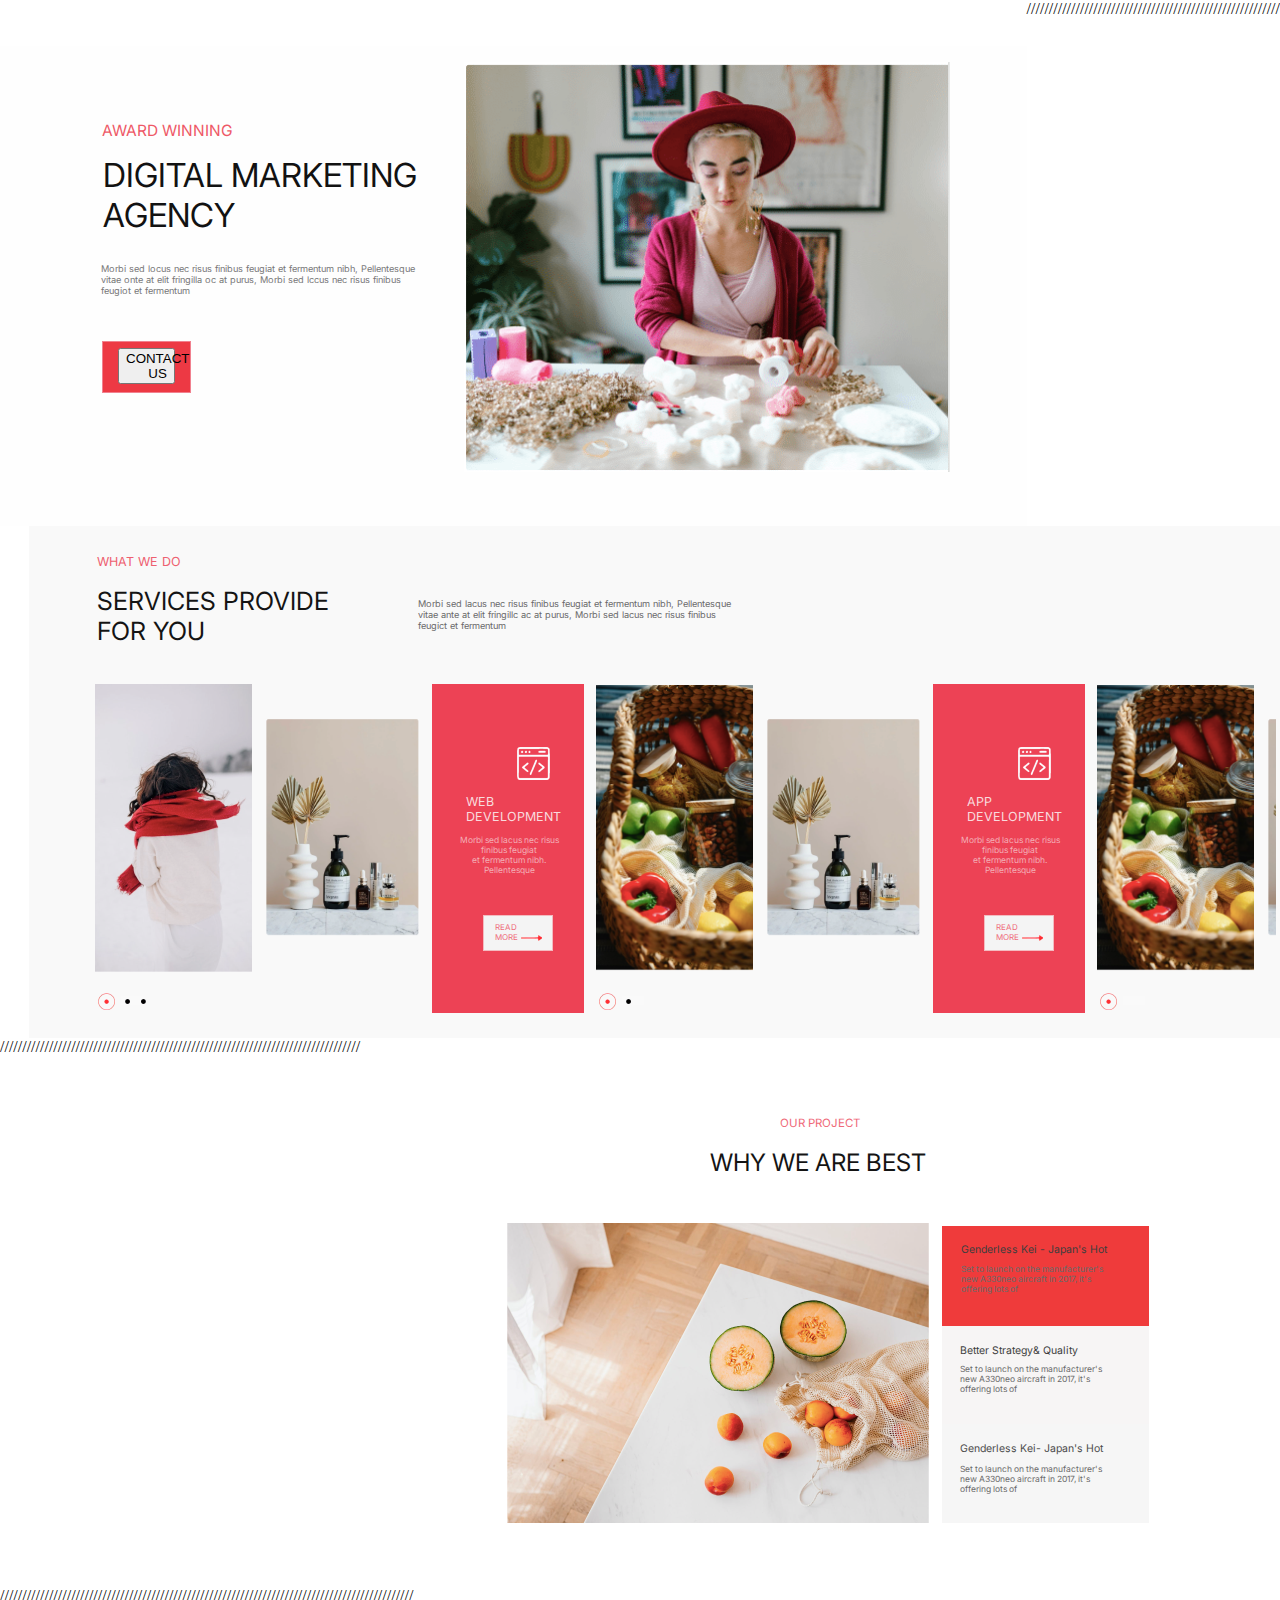
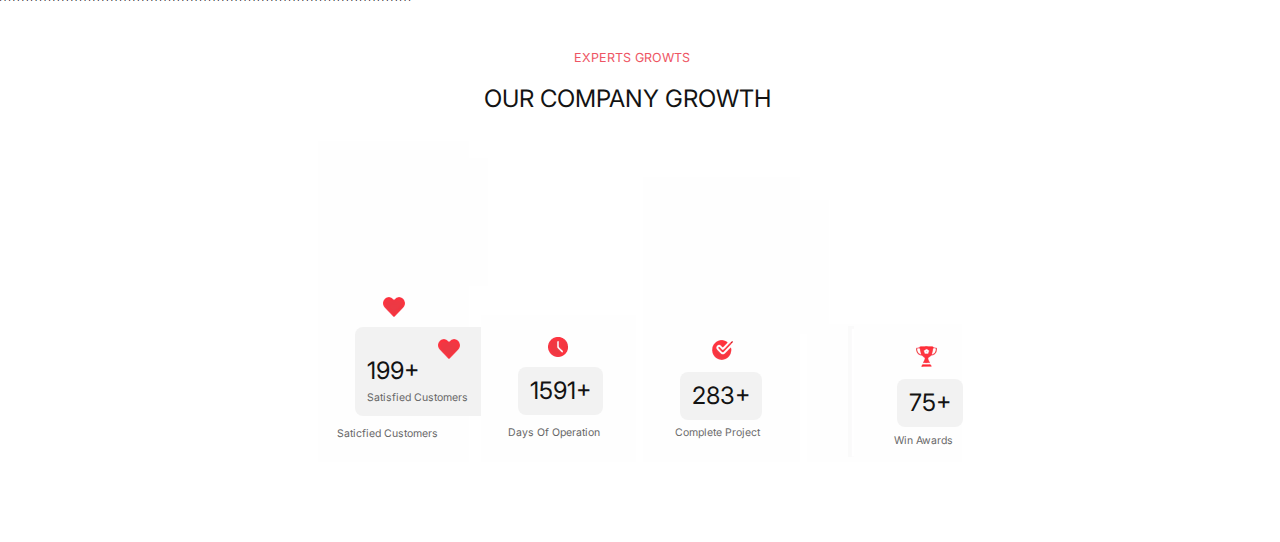
==== commit 5b387f7b: "Add files via upload" ====
--- a/index.html
+++ b/index.html
@@ -44,7 +44,7 @@
         <div class="frame-container">
           <div class="background-parent1">
             <div class="background5"></div>
-            <div class="contactus2">CONTACTUS</div>
+            <button class="contactus2" onclick=document.location="page.html">CONTACT US</button>
           </div>
         </div>
       </div>
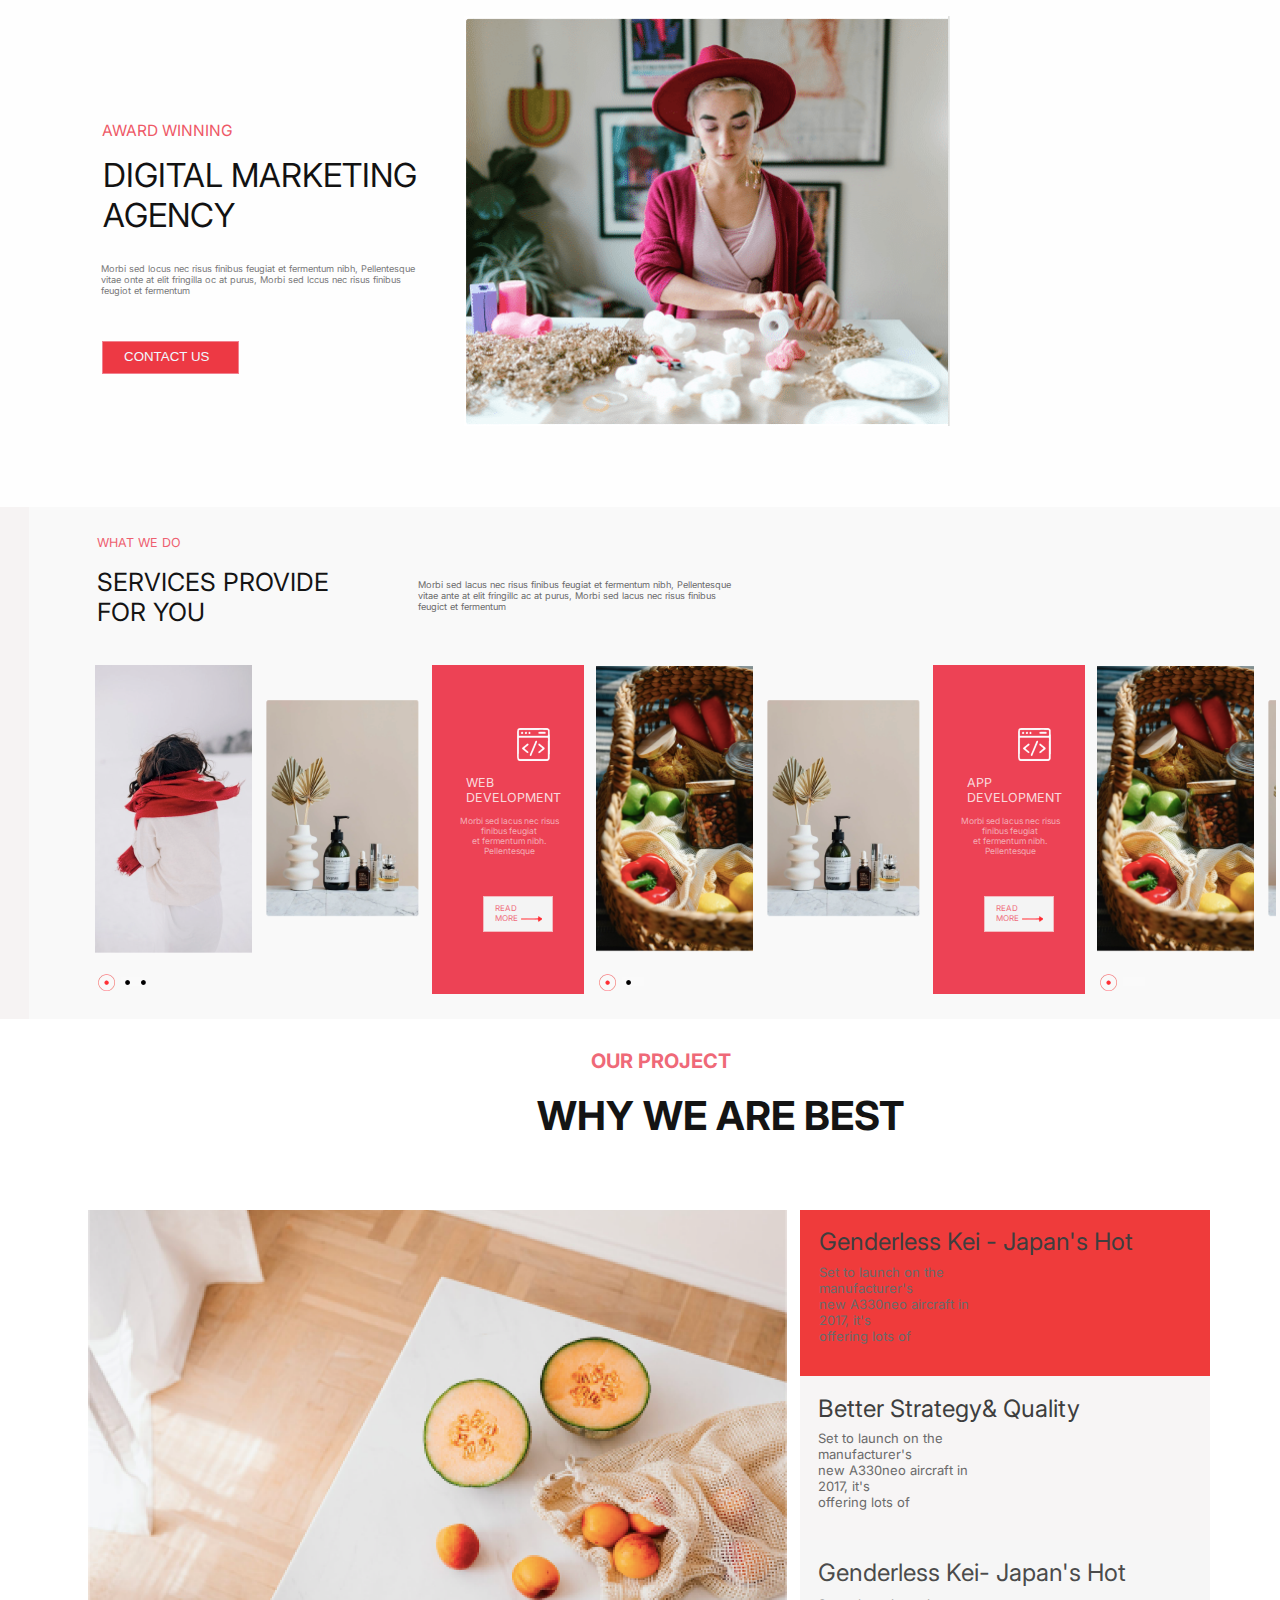
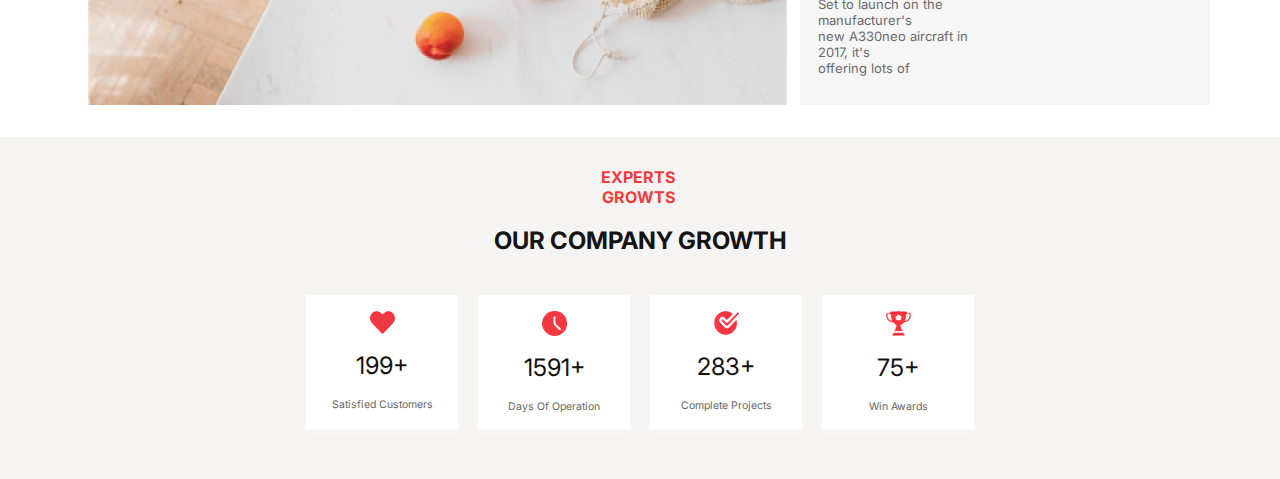
==== commit 6eedcbbc: "Add files via upload" ====
--- a/index.html
+++ b/index.html
@@ -3,7 +3,7 @@
 
 <head>
   <meta charset="utf-8" />
-  <meta name="viewport" content="initial-scale=1, width=device-width" />
+  <meta name="viewport" content="width=device-width, initial-scale=1">
 
   <link rel="stylesheet" href="./global.css" />
   <link rel="stylesheet" href="./index.css" />
@@ -50,7 +50,6 @@
       </div>
     </section>
 
-    /////////////////////////////////////////////////////////
   </div>
 
   <head>
@@ -261,7 +260,6 @@
     </div>
 
 
-    /////////////////////////////////////////////////////////////////////////////////
     <div>
       <!DOCTYPE html>
       <html>
@@ -272,8 +270,8 @@
       
         <link rel="stylesheet" href="global.css" />
         <link rel="stylesheet" href="figma-design-screen-shot-2021-08-10-at-72226-p-mpng.css" />
-        <link rel="stylesheet" href="https://fonts.googleapis.com/css2?family=Inter:wght@400&display=swap" />
-        <!-- Your CSS file -->
+       
+    <link rel="stylesheet" href="https://fonts.googleapis.com/css2?family=Inter:wght@400&display=swap" /> <!-- Your CSS file -->
         <link rel="stylesheet" href="your-styles.css" />
       </head>
       
@@ -370,131 +368,63 @@
       </html>
       
 
-      /////////////////////////////////////////////////////////////////////////////////////////////
       <div>
         <!DOCTYPE html>
-<html>
-<head>
-  <meta charset="utf-8" />
-  <meta name="viewport" content="initial-scale=1, width=device-width" />
-  <link rel="stylesheet" href="./global.css" />
-  <link rel="stylesheet" href="./figma-design-screen-shot-2021-08-10-at-72407-p-mpng.css" />
-  <link rel="stylesheet" href="https://fonts.googleapis.com/css2?family=Inter:wght@400&display=swap" />
-  <style>
-    /* Add custom styles here */
-    .number-box {
-      background-color: #f2f2f2;
-      border-radius: 8px;
-      padding: 12px;
-      display: inline-block;
-      transition: background-color 0.3s ease;
-    }
-
-    .number-box:hover {
-      background-color: #e0e0e0;
-    }
-
-    .number-box .number {
-      color: #131313;
-      font-size: var(--font-size-5xl);
-      margin: 0;
-      line-height: 1;
-    }
-
-    .number-box .description {
-      color: #666666;
-      font-size: var(--font-size-2xs-5);
-      margin: 8px 0 0;
-    }
-
-    .number-box .image-icon {
-      height: 20px;
-      width: 22px;
-      object-fit: cover;
-      margin-right: 8px;
-    }
-  </style>
-</head>
-<body>
-  <div class="figma-design-screen-shot-2024">
-    <section class="root4">
-      <div class="root-inner">
-        <div class="frame-parent5">
-          <div class="experts-growts-wrapper">
-            <a class="experts-growts">EXPERTS GROWTS</a>
+        <html>
+        <head>
+          <meta charset="utf-8" />
+          <meta name="viewport" content="initial-scale=1, width=device-width" />
+          <link rel="stylesheet" href="./global.css" />
+          <link rel="stylesheet" href="./figma-design-screen-shot-2021-08-10-at-72407-p-mpng.css" />
+          <link rel="stylesheet" href="https://fonts.googleapis.com/css2?family=Inter:wght@400&display=swap" />
+        </head>
+        <body>
+          <div class="figma-design-screen-shot-2024">
+            <section class="root4">
+              <div class="root-inner">
+                <div class="frame-parent5">
+                  <div class="experts-growts-wrapper">
+                    <a class="experts-growts">EXPERTS GROWTS</a>
+                  </div>
+                  <div class="our-company-grow">OUR COMPANY GROWTH</div>
+                </div>
+              </div>
+              <div class="card-container">
+                <div class="card">
+                  <img src="./public/image2@2x.png" alt="Image 6" />
+                  <div class="number-box">
+                    <div class="number">199+</div>
+                  </div>
+                  <div class="win-awards">Satisfied Customers</div>
+                </div>
+                <div class="card">
+                  <img src="./public/image-21@2x.png" alt="Image 6" />
+                  <div class="number-box">
+                    <div class="number">1591+</div>
+                  </div>
+                  <div class="win-awards">Days Of Operation</div>
+                </div>
+                <div class="card">
+                  <img src="./public/image-31@2x.png" alt="Image 6" />
+                  <div class="number-box">
+                    <div class="number">283+</div>
+                  </div>
+                  <div class="win-awards">Complete Projects</div>
+                </div>
+                <div class="card">
+                  <img src="./public/image-7@2x.png" alt="Image 6" />
+                  <div class="number-box">
+                    <div class="number">75+</div>
+                  </div>
+                  <div class="win-awards">Win Awards</div>
+                </div>
+              </div>
+            </section>
           </div>
-          <div class="our-company-grow">OUR COMPANY GROWTH</div>
-        </div>
-      </div>
-      <div class="frame-parent6">
-        <div class="frame-wrapper7">
-          <div class="background-parent3">
-            <div class="background11"></div>
-            <div class="image-wrapper1">
-              <img class="image-icon9" loading="lazy" alt="" src="./public/image2@2x.png" />
-            </div>
-            <div class="frame-wrapper8">
-              <div class="parent">
-                <div class="number-box">
-                  <div class="number-content">
-                    <div class="image-wrapper">
-                      <img class="image-icon" loading="lazy" alt="" src="./public/image2@2x.png" />
-                    </div>
-                    <div class="number">199+</div>
-                    <div class="description">Satisfied Customers</div>
-                  </div>
-                </div>
-              </div>
-            </div>
-            <div class="staticfied-custo">Saticfied Customers</div>
-          </div>
-        </div>
-        <div class="groups3">
-          <div class="image-wrapper3">
-            <img class="image-icon11" loading="lazy" alt="" src="./public/image-21@2x.png" />
-          </div>
-          <div class="wrapper">
-            <div class="number-box"><div class="number">1591+</div></div>
-          </div>
-          <div class="days-of-operatio">Days Of Operation</div>
-        </div>
-        <div class="groups4">
-          <div class="background13"></div>
-          <div class="groups-inner">
-            <div class="frame-parent7">
-              <div class="image-wrapper4">
-                <img class="image-icon12" loading="lazy" alt="" src="./public/image-31@2x.png" />
-              </div>
-              <div class="group">
-                <div class="number-box"><div class="number">283+</div></div>
-              </div>
-            </div>
-          </div>
-          <div class="complete-project">Complete Project</div>
-        </div>
-        <div class="groups5">
-          <div class="background14"></div>
-          <img class="image-icon15" loading="lazy" alt="" src="./public/image-6@2x.png" />
-          <div class="groups-child">
-            <div class="frame-parent8">
-              <div class="frame-wrapper9">
-                <div class="frame-parent9">
-                  <div class="image-wrapper6">
-                    <img class="image-icon16" loading="lazy" alt="" src="./public/image-7@2x.png" />
-                  </div>
-                  <div class="number-box"><div class="number">75+</div></div>
-                </div>
-              </div>
-              <div class="win-awards">Win Awards</div>
-            </div>
-          </div>
-        </div>
-      </div>
-    </section>
-  </div>
-</body>
-</html>
-
+        </body>
+        </html>
+        
+ 
       </div>
     </div>
   </body>
--- a/index.css
+++ b/index.css
@@ -27,7 +27,7 @@
 }
 .frame-div {
   width: 100%;
-  height: 480px;
+  height: 100%;
   position: absolute;
   margin: 0 !important;
   right: 0;
@@ -116,12 +116,15 @@
   display: none;
 }
 .contactus2 {
-  width: 57px;
-  position: relative;
-  display: flex;
+  width: 105px;
+  position: relative;
+  display: flex;
+  border: 0px;
+  background-color: transparent;
   align-items: center;
   flex-shrink: 0;
   z-index: 3;
+  color: aliceblue;
 }
 .background-parent1 {
   flex: 1;
--- a/figma-design-screen-shot-2021-08-10-at-72226-p-mpng.css
+++ b/figma-design-screen-shot-2021-08-10-at-72226-p-mpng.css
@@ -1,48 +1,38 @@
 /* Image hover effect */
-.image-icon8 {
+.image-icon8, .image-icon {
   transition: transform 0.3s ease, opacity 0.3s ease;
 }
 
-.image-icon8:hover {
-  transform: scale(1.05); /* Scale the image up slightly */
-  opacity: 0.8; /* Slightly reduce the opacity */
-}
-
-/* Additional hover effect for other images if needed */
-.image-icon {
-  transition: transform 0.3s ease, opacity 0.3s ease;
-}
-
-.image-icon:hover {
+.image-icon8:hover, .image-icon:hover {
   transform: scale(1.05);
   opacity: 0.8;
 }
 
-.strategy,
-.launch-details,
-.groups2 {
+/* Strategy, launch-details, groups2 styles */
+.strategy, .launch-details, .groups2 {
   cursor: pointer;
-  padding: 10px;
+  padding: 15px;
   transition: background-color 0.3s ease;
-  background-color: rgb(247, 245, 245); /* Set initial background color to dimgrey */
-  border-radius: 0; /* Ensure no rounded corners */
-}
-
-.strategy.active,
-.launch-details.active,
-.groups2.active {
+  background-color: rgb(247, 245, 245);
+  border-radius: 0;
+}
+
+.strategy.active, .launch-details.active, .groups2.active {
   background-color: rgb(239, 59, 59);
 }
 
-/* Rest of your styles */
-
+/* General Styles */
 .our-project {
   text-decoration: none;
   flex: 1;
   position: relative;
   color: inherit;
-}
+  font-weight: bold;
+  font-size: 20px;
+}
+
 .project-name {
+  width: 100%;
   align-self: stretch;
   display: flex;
   flex-direction: row;
@@ -50,29 +40,38 @@
   justify-content: flex-start;
   padding: 0 var(--padding-54xl) 0 70px;
 }
+
 .why-we-are {
-  align-self: stretch;
-  position: relative;
+  width: 400px;
+  
+  align-self: stretch;
+  position: relative;
+  font-weight: bold;
+  text-align: center;
   font-size: var(--font-size-5xl);
   color: var(--color-gray-400);
-}
-.intro-container,
-.project-intro {
-  display: flex;
-  align-items: flex-start;
-}
+  font-size: 40px;
+}
+
+.intro-container, .project-intro {
+  display: flex;
+  align-items: flex-start;
+}
+
 .intro-container {
   width: 239px;
   flex-direction: column;
   justify-content: flex-start;
   gap: var(--gap-lg);
 }
+
 .project-intro {
-  width: 639px;
+  width: 100%;
   flex-direction: row;
   justify-content: center;
   max-width: 100%;
 }
+
 .image-icon8 {
   position: absolute;
   width: calc(100% - 12px);
@@ -81,17 +80,21 @@
   left: 8px;
   max-width: 100%;
   overflow: hidden;
-  height: 300px;
+  height: 495px;
   object-fit: cover;
-}
+  padding-left: 50px;
+}
+
 .groups1 {
-  height: 318px;
+  width: 70%;
+  height: 500px;
   flex: 1;
   position: relative;
   background-color: var(--color-gray-600);
   min-width: 282px;
   max-width: 100%;
 }
+
 .background-icon {
   width: 207px;
   height: 103px;
@@ -99,22 +102,27 @@
   object-fit: cover;
   display: none;
 }
+
 .genderless-kei- {
-  width: 162px;
+  width: 100%;
   position: relative;
   display: flex;
   align-items: center;
   z-index: 1;
-}
-.new-a330neo-aircraft,
-.offering-lots-of,
-.set-to-launch {
+  
+}
+
+.new-a330neo-aircraft, .offering-lots-of, .set-to-launch {
   margin: 0;
-}
-.set-to-launch-container1 {
-  width: 100%;
-}
-.set-to-launch-container {
+  font-size: small;
+}
+
+.set-to-launch-container1, .set-to-launch-container3, .set-to-launch-container5 {
+  width: 100%;
+  font-size: small;
+}
+
+.set-to-launch-container, .set-to-launch-container2, .set-to-launch-container4 {
   width: 161px;
   position: relative;
   font-size: var(--font-size-4xs-5);
@@ -122,7 +130,10 @@
   display: flex;
   align-items: center;
   z-index: 1;
-}
+  
+  font-size: small;
+}
+
 .strategy {
   align-self: stretch;
   display: flex;
@@ -135,42 +146,35 @@
   background-repeat: no-repeat;
   background-position: top;
 }
-.background9 {
-  width: 203px;
+
+.background9, .background10 {
+  width: 207px;
   height: 102px;
   position: relative;
   background-color: var(--color-crimson-200);
   display: none;
 }
+
 .better-strategy {
-  width: 139px;
+  width: 100%;
   position: relative;
   display: flex;
   align-items: center;
   z-index: 3;
-}
-.new-a330neo-circraft,
-.offering-lots-of1,
-.set-to-launch1 {
+  font-size:x-large ;
+}
+
+.new-a330neo-circraft, .offering-lots-of1, .set-to-launch1, .new-a330neo-aircraft1, .offering-lots-of2, .set-to-launch2 {
   margin: 0;
-}
-.set-to-launch-container3 {
-  width: 100%;
-}
-.set-to-launch-container2 {
-  width: 160px;
-  position: relative;
-  font-size: var(--font-size-4xs-5);
-  color: var(--color-dimgray-100);
-  display: flex;
-  align-items: center;
-  z-index: 3;
-}
-.launch-details,
-.launch-info {
-  display: flex;
-  align-items: flex-start;
-}
+  
+  font-size: small;
+}
+
+.launch-details, .launch-info {
+  display: flex;
+  align-items: flex-start;
+}
+
 .launch-info {
   flex: 1;
   flex-direction: column;
@@ -179,46 +183,23 @@
   gap: var(--gap-6xs);
   z-index: 2;
 }
+
 .launch-details {
   align-self: stretch;
   flex-direction: row;
   justify-content: flex-end;
   padding: 0 var(--padding-12xs) 0 var(--padding-11xs);
 }
-.background10 {
-  width: 207px;
-  height: 105px;
-  position: relative;
-  border-radius: 0; /* Remove rounded corners */
-  background-color: var(--color-whitesmoke-200);
-  border: 0px solid var(--color-mistyrose-100);
-  box-sizing: border-box;
-  display: none;
-}
+
 .genderless-kei-1 {
-  width: 162px;
+  width: 100%;
   position: relative;
   display: flex;
   align-items: center;
   z-index: 1;
-}
-.new-a330neo-aircraft1,
-.offering-lots-of2,
-.set-to-launch2 {
-  margin: 0;
-}
-.set-to-launch-container5 {
-  width: 100%;
-}
-.set-to-launch-container4 {
-  width: 160px;
-  position: relative;
-  font-size: var(--font-size-4xs-5);
-  color: var(--color-dimgray-100);
-  display: flex;
-  align-items: center;
-  z-index: 1;
-}
+  font-size:x-large;
+}
+
 .groups2 {
   align-self: stretch;
   background-color: var(--color-whitesmoke-200);
@@ -231,57 +212,62 @@
   margin-top: -1px;
   color: #4b4b4b;
 }
-.launch-details-parent {
-  color: #f9d3d8;
-}
-.launch-details-parent,
-.strategy-description {
+
+.launch-details-parent, .strategy-description {
   align-self: stretch;
   display: flex;
   flex-direction: column;
   align-items: flex-end;
   justify-content: flex-start;
 }
-.feature-description {
-  width: 207px;
+
+.feature-description 
+{
+  width: 60px; /* Make the description take full width */
   display: flex;
   flex-direction: column;
   align-items: flex-start;
   justify-content: flex-end;
-  padding: 0 0 var(--padding-11xs);
+  padding: 40px 40px var(--padding-11xs);
   box-sizing: border-box;
-  min-width: 207px;
-}
+  padding-left: 50px;
+  min-width: 500px; /* Ensure it scales with the parent */
+}
+
 .features {
-  width: 650px;
+  width: 100%; /* Make features take full width */
   display: flex;
   flex-direction: row;
   align-items: flex-end;
   justify-content: center;
   gap: var(--gap-4xs);
   max-width: 100%;
-  font-size: var(--font-size-2xs-5);
+  font-size: 1.5rem; /* Increase font size */
   color: #3e3e3e;
 }
-.figma-design-screen-shot-2023,
-.root3 {
-  display: flex;
-  justify-content: flex-start;
-}
+
+.figma-design-screen-shot-2023, .root3 {
+  display: flex;
+  justify-content: flex-start;
+}
+
 .root3 {
   flex: 1;
   background-color: var(--color-white);
   flex-direction: column;
-  align-items: flex-end;
-  padding: 60px 131px var(--padding-43xl);
+  align-items: center;
+  padding-bottom: 60px;
+  padding: 30px;
   box-sizing: border-box;
   gap: 30px;
   max-width: 100%;
+  height: auto; /* Remove fixed height */
   text-align: left;
-  font-size: 11.5px;
+  font-size: 1rem; /* Increase base font size */
   color: #ef6978;
   font-family: var(--font-inter);
 }
+
 .figma-design-screen-shot-2023 {
   width: 100%;
   position: relative;
@@ -292,6 +278,7 @@
   line-height: normal;
   letter-spacing: normal;
 }
+
 @media screen and (max-width: 900px) {
   .root3 {
     padding-left: var(--padding-46xl);
@@ -299,6 +286,7 @@
     box-sizing: border-box;
   }
 }
+
 @media screen and (max-width: 700px) {
   .feature-description {
     flex: 1;
@@ -307,9 +295,10 @@
     flex-wrap: wrap;
   }
 }
+
 @media screen and (max-width: 450px) {
   .why-we-are {
-    font-size: var(--font-size-lgi);
+    font-size: 1.25rem; /* Adjust font size for small screens */
   }
   .root3 {
     gap: var(--gap-mini);
--- a/figma-design-screen-shot-2021-08-10-at-72407-p-mpng.css
+++ b/figma-design-screen-shot-2021-08-10-at-72407-p-mpng.css
@@ -1,19 +1,54 @@
+body {
+  background-color: #f6f3f3;
+  font-family: var(--font-inter)
+}
+
+/* Card container */
+.card-container {
+  display: flex;
+  flex-wrap: wrap;
+  gap: 20px;
+  justify-content: center;
+  flex-direction: row;
+  padding-bottom: 50px;
+  margin-top: 40px;
+}
+
+/* Individual card */
+.card {
+  background-color: rgb(255, 255, 255);
+  border-radius: 0px;
+  padding: 16px;
+  width: 120px;
+  box-shadow: 0 4px 8px rgba(255, 255, 255, 0.504);
+  text-align: center;
+  transition: box-shadow 0.3s ease; /* Add transition for hover effect */
+}
+
+/* Hover effect for card */
+.card:hover {
+  box-shadow: 0 4px 8px rgba(0, 0, 0, 0.173);
+}
+
+/* Style for images */
+.card img {
+  width: 25px;
+  height: auto;
+  display: block;
+  margin: 0 auto 8px; /* Center the image and add margin to separate from the number */
+}
+
 /* Style for number boxes */
 .number-box {
-  background-color: #f2f2f2; /* Set background color to light grey */
+  background-color: transparent; /* Set background color to light grey */
   border-radius: 8px; /* Add border radius for rounded corners */
   padding: 12px; /* Adjust padding as needed */
   display: inline-block; /* Display as inline block */
   transition: background-color 0.3s ease; /* Add transition for hover effect */
 }
 
-/* Hover effect for entire card */
-.number-box:hover {
-  background-color: #e0e0e0; /* Change background color on hover */
-}
-
 /* Style for numbers inside number boxes */
-.number-content .number {
+.number {
   color: #131313; /* Set font color to dark */
   font-size: var(--font-size-5xl); /* Adjust font size as needed */
   margin: 0; /* Remove default margin */
@@ -21,32 +56,31 @@
 }
 
 /* Style for description text */
-.number-content .description {
+.win-awards {
   color: #666666; /* Set font color to grey */
   font-size: var(--font-size-2xs-5); /* Adjust font size as needed */
   margin: 8px 0 0; /* Add margin for spacing */
 }
 
-/* Style for icon */
-.number-content .image-icon {
-  height: 20px;
-  width: 22px;
-  object-fit: cover;
-  margin-right: 8px; /* Add margin to separate icon from number */
-}
-
+/* Style for Experts Growts text */
 .experts-growts {
+  padding-top: 30px;
   text-decoration: none;
-  width: 129px;
-  position: relative;
-  color: inherit;
-  display: flex;
+  width: 150px;
+  text-align: center;
+  position: relative;
+  color: rgb(239, 59, 59);
+  display: flex;
+  font-weight: bold;
   align-items: center;
   flex-shrink: 0;
   z-index: 1;
 }
 
+/* Wrapper for Experts Growts text */
 .experts-growts-wrapper {
+  text-align: center;
+  font-family: inherit;
   align-self: stretch;
   display: flex;
   flex-direction: row;
@@ -55,34 +89,41 @@
   padding: 0 var(--padding-5xl) 0 var(--padding-xl);
 }
 
+/* Style for Our Company Growth text */
 .our-company-grow {
   align-self: stretch;
   position: relative;
+  font-weight:bold;
   font-size: var(--font-size-5xl);
-  color: #131313;
-  z-index: 1;
-}
-
+  color: var(--color-gray-400);
+  font-family: inherit;
+}
+
+/* Flexbox layout for frame parent */
 .frame-parent5,
 .root-inner {
   display: flex;
   align-items: flex-start;
 }
 
+/* Flexbox layout for frame parent */
 .frame-parent5 {
-  width: 313px;
+  text-align: center;
+  width: 100%;
   flex-direction: column;
   justify-content: flex-start;
   gap: 19px;
 }
 
+/* Flexbox layout for root inner */
 .root-inner {
-  width: 635px;
+  width: 100%;
   flex-direction: row;
   justify-content: center;
   max-width: 100%;
 }
 
+/* Background style */
 .background11 {
   width: 151px;
   height: 128px;
@@ -90,6 +131,7 @@
   background-color: var(--color-gray-100);
 }
 
+/* Style for image icon */
 .image-icon9 {
   height: 20px;
   width: 22px;
@@ -98,6 +140,7 @@
   z-index: 2;
 }
 
+/* Wrapper for images */
 .image-wrapper1 {
   display: flex;
   flex-direction: row;
@@ -106,6 +149,7 @@
   padding: 0 52px 0 var(--padding-27xl);
 }
 
+/* Style for links and icons */
 .a,
 .image-icon10 {
   position: relative;
@@ -125,6 +169,7 @@
   object-fit: cover;
 }
 
+/* Flexbox layout for image wrapper */
 .frame-wrapper8,
 .image-wrapper2,
 .parent {
@@ -147,10 +192,12 @@
   gap: var(--gap-3xs);
 }
 
+/* Padding for frame wrapper */
 .frame-wrapper8 {
   padding: 0 var(--padding-6xl) 0 var(--padding-lg);
 }
 
+/* Style for satisfied customer text */
 .staticfied-custo {
   align-self: stretch;
   position: relative;
@@ -159,6 +206,7 @@
   z-index: 2;
 }
 
+/* Flexbox layout for background and frame wrapper */
 .background-parent3,
 .frame-wrapper7 {
   display: flex;
@@ -183,6 +231,7 @@
   max-width: 156px;
 }
 
+/* Background style */
 .background12 {
   width: 155px;
   height: 134px;
@@ -190,6 +239,7 @@
   background-color: var(--color-gray-100);
 }
 
+/* Style for image icon */
 .image-icon11 {
   height: 20px;
   width: 20px;
@@ -198,6 +248,7 @@
   z-index: 1;
 }
 
+/* Wrapper for images */
 .image-wrapper3 {
   display: flex;
   flex-direction: row;
@@ -206,383 +257,4 @@
   padding: 0 var(--padding-27xl) 0 var(--padding-21xl);
 }
 
-.div {
-  flex: 1;
-  position: relative;
-  z-index: 1;
-}
-
-.wrapper {
-  align-self: stretch;
-  display: flex;
-  flex-direction: row;
-  align-items: flex-start;
-  justify-content: flex-start;
-  padding: 0 var(--padding-mid) 0 var(--padding-3xs);
-}
-
-.days-of-operatio {
-  align-self: stretch;
-  position: relative;
-  font-size: var(--font-size-2xs-5);
-  color: #666;
-  z-index: 1;
-}
-
-.background13,
-.groups3 {
-  background-color: var(--color-gray-100);
-}
-
-.groups3 {
-  flex: 0.6928;
-  display: flex;
-  flex-direction: column;
-  align-items: flex-start;
-  justify-content: flex-start;
-  padding: var(--padding-3xl) var(--padding-3xl) var(--padding-4xl) 27px;
-  box-sizing: border-box;
-  gap: var(--gap-2xs-5);
-  min-width: 118px;
-  max-width: 155px;
-  z-index: 1;
-  color: #1f1f1f;
-}
-
-.background13 {
-  width: 154px;
-  height: 134px;
-  position: relative;
-  z-index: 0;
-}
-
-.image-icon12 {
-  height: 20px;
-  width: 21px;
-  position: relative;
-  object-fit: cover;
-  z-index: 1;
-}
-
-.image-wrapper4 {
-  display: flex;
-  flex-direction: row;
-  align-items: flex-start;
-  justify-content: flex-start;
-  padding: 0 var(--padding-13xl);
-}
-
-.div1,
-.image-icon13 {
-  position: relative;
-  z-index: 1;
-}
-
-.div1 {
-  display: inline-block;
-  min-width: 58px;
-}
-
-.image-icon13 {
-  width: 18px;
-  height: 17px;
-  object-fit: cover;
-}
-
-.image-wrapper5 {
-  display: flex;
-  flex-direction: column;
-  align-items: flex-start;
-  justify-content: flex-start;
-  padding: var(--padding-7xs) 0 0;
-}
-
-.group {
-  flex-direction: row;
-  gap: var(--gap-4xs);
-}
-
-.frame-parent7,
-.group,
-.groups-inner {
-  display: flex;
-  align-items: flex-start;
-  justify-content: flex-start;
-}
-
-.frame-parent7 {
-  flex: 1;
-  flex-direction: column;
-  gap: var(--gap-xs);
-}
-
-.groups-inner {
-  align-self: stretch;
-  flex-direction: row;
-  padding: 0 var(--padding-2xs) 0 var(--padding-8xs);
-}
-
-.complete-project {
-  align-self: stretch;
-  position: relative;
-  font-size: var(--font-size-2xs-5);
-  color: var(--color-dimgray-100);
-  z-index: 1;
-}
-
-.background-icon1,
-.image-icon14 {
-  position: absolute;
-  top: 0;
-  left: 0;
-  width: 100%;
-  height: 100%;
-  object-fit: cover;
-}
-
-.image-icon14 {
-  top: 256px;
-  left: 249px;
-  width: 12px;
-  height: 16px;
-  object-fit: contain;
-  z-index: 2;
-}
-
-.background-parent4 {
-  width: 914px;
-  height: 325px;
-  position: absolute;
-  margin: 0 !important;
-  top: -136px;
-  left: -444px;
-}
-
-.background14,
-.groups4 {
-  position: relative;
-  background-color: var(--color-gray-100);
-}
-
-.groups4 {
-  flex: 0.6516;
-  display: flex;
-  flex-direction: column;
-  align-items: flex-start;
-  justify-content: flex-start;
-  padding: var(--padding-4xl) var(--padding-5xl) var(--padding-4xl) var(--padding-13xl);
-  box-sizing: border-box;
-  gap: var(--gap-7xs);
-  min-width: 118px;
-  max-width: 157px;
-  z-index: 1;
-  font-size: var(--font-size-11xl);
-  color: #222;
-}
-
-.background14 {
-  height: 135px;
-  width: 153px;
-}
-
-.image-icon15,
-.image-icon16 {
-  height: 131px;
-  width: 6px;
-  position: relative;
-  object-fit: cover;
-  z-index: 1;
-}
-
-.image-icon16 {
-  height: 21px;
-  width: 21px;
-}
-
-.image-wrapper6 {
-  display: flex;
-  flex-direction: row;
-  align-items: flex-start;
-  justify-content: flex-start;
-  padding: 0 var(--padding-mid) 0 var(--padding-lgi);
-}
-
-.div2 {
-  position: relative;
-  display: inline-block;
-  min-width: 57px;
-  z-index: 1;
-}
-
-.frame-parent9,
-.frame-wrapper9 {
-  display: flex;
-  align-items: flex-start;
-  justify-content: flex-start;
-}
-
-.frame-parent9 {
-  flex: 1;
-  flex-direction: column;
-  gap: var(--gap-xs);
-}
-
-.frame-wrapper9 {
-  align-self: stretch;
-  flex-direction: row;
-  padding: 0 9px 0 var(--padding-10xs);
-}
-
-.win-awards {
-  position: relative;
-  font-size: var(--font-size-2xs-5);
-  color: #696869;
-  display: inline-block;
-  min-width: 69px;
-  z-index: 1;
-}
-
-.frame-parent8,
-.groups-child {
-  display: flex;
-  flex-direction: column;
-  align-items: flex-start;
-  justify-content: flex-start;
-}
-
-.frame-parent8 {
-  align-self: stretch;
-  gap: var(--gap-6xs);
-}
-
-.groups-child {
-  width: 69px;
-  padding: var(--padding-xl) 0 0;
-  box-sizing: border-box;
-}
-
-.frame-parent6,
-.groups5 {
-  display: flex;
-  flex-direction: row;
-}
-
-.groups5 {
-  flex: 1;
-  background-color: var(--color-gray-100);
-  align-items: flex-start;
-  justify-content: flex-start;
-  padding: var(--padding-11xs) var(--padding-12xs) var(--padding-12xs);
-  box-sizing: border-box;
-  gap: var(--gap-21xl);
-  min-width: 118px;
-  max-width: 155px;
-  z-index: 1;
-  font-size: var(--font-size-11xl);
-  color: #313031;
-}
-
-.frame-parent6 {
-  width: 645px;
-  align-items: flex-end;
-  justify-content: center;
-  gap: var(--gap-6xs);
-  max-width: 100%;
-  font-size: var(--font-size-9xl);
-  color: #1e1e1e;
-}
-
-.figma-design-screen-shot-2024,
-.root4 {
-  display: flex;
-  justify-content: flex-start;
-}
-
-.root4 {
-  flex: 1;
-  background-color: var(--color-white);
-  flex-direction: column;
-  align-items: center;
-  padding: 45px var(--padding-xl) 80px;
-  box-sizing: border-box;
-  gap: var(--gap-9xl);
-  max-width: 100%;
-  text-align: left;
-  font-size: var(--font-size-smi-5);
-  color: #ee5564;
-  font-family: var(--font-inter);
-}
-
-.figma-design-screen-shot-2024 {
-  width: 100%;
-  position: relative;
-  background-color: var(--color-gray-600);
-  overflow: hidden;
-  flex-direction: row;
-  align-items: flex-start;
-  line-height: normal;
-  letter-spacing: normal;
-}
-
-@media screen and (max-width: 750px) {
-  .div1,
-  .div2 {
-    font-size: var(--font-size-5xl);
-  }
-}
-
-@media screen and (max-width: 675px) {
-  .frame-parent6 {
-    flex-wrap: wrap;
-  }
-}
-
-@media screen and (max-width: 450px) {
-  .our-company-grow {
-    font-size: var(--font-size-lgi);
-  }
-
-  .a {
-    font-size: var(--font-size-3xl);
-  }
-
-  .frame-wrapper7 {
-    flex: 1;
-  }
-
-  .div {
-    font-size: var(--font-size-3xl);
-  }
-
-  .groups3 {
-    flex: 1;
-  }
-
-  .div1 {
-    font-size: var(--font-size-lg);
-  }
-
-  .groups4 {
-    flex: 1;
-  }
-
-  .div2 {
-    font-size: var(--font-size-lg);
-  }
-}
-/* Style for number boxes */
-.number-box {
-  background-color: white; /* Set background color to white */
-  border-radius: 8px; /* Add border radius for rounded corners */
-  padding: 8px 12px; /* Adjust padding as needed */
-  display: inline-block; /* Display as inline block */
-}
-
-/* Style for numbers inside number boxes */
-.number-box .a,
-.number-box .div,
-.number-box .div1,
-.number-box .div2 {
-  color: #131313; /* Set font color to dark */
-  font-size: var(--font-size-5xl); /* Adjust font size as needed */
-}
+/* Flex
